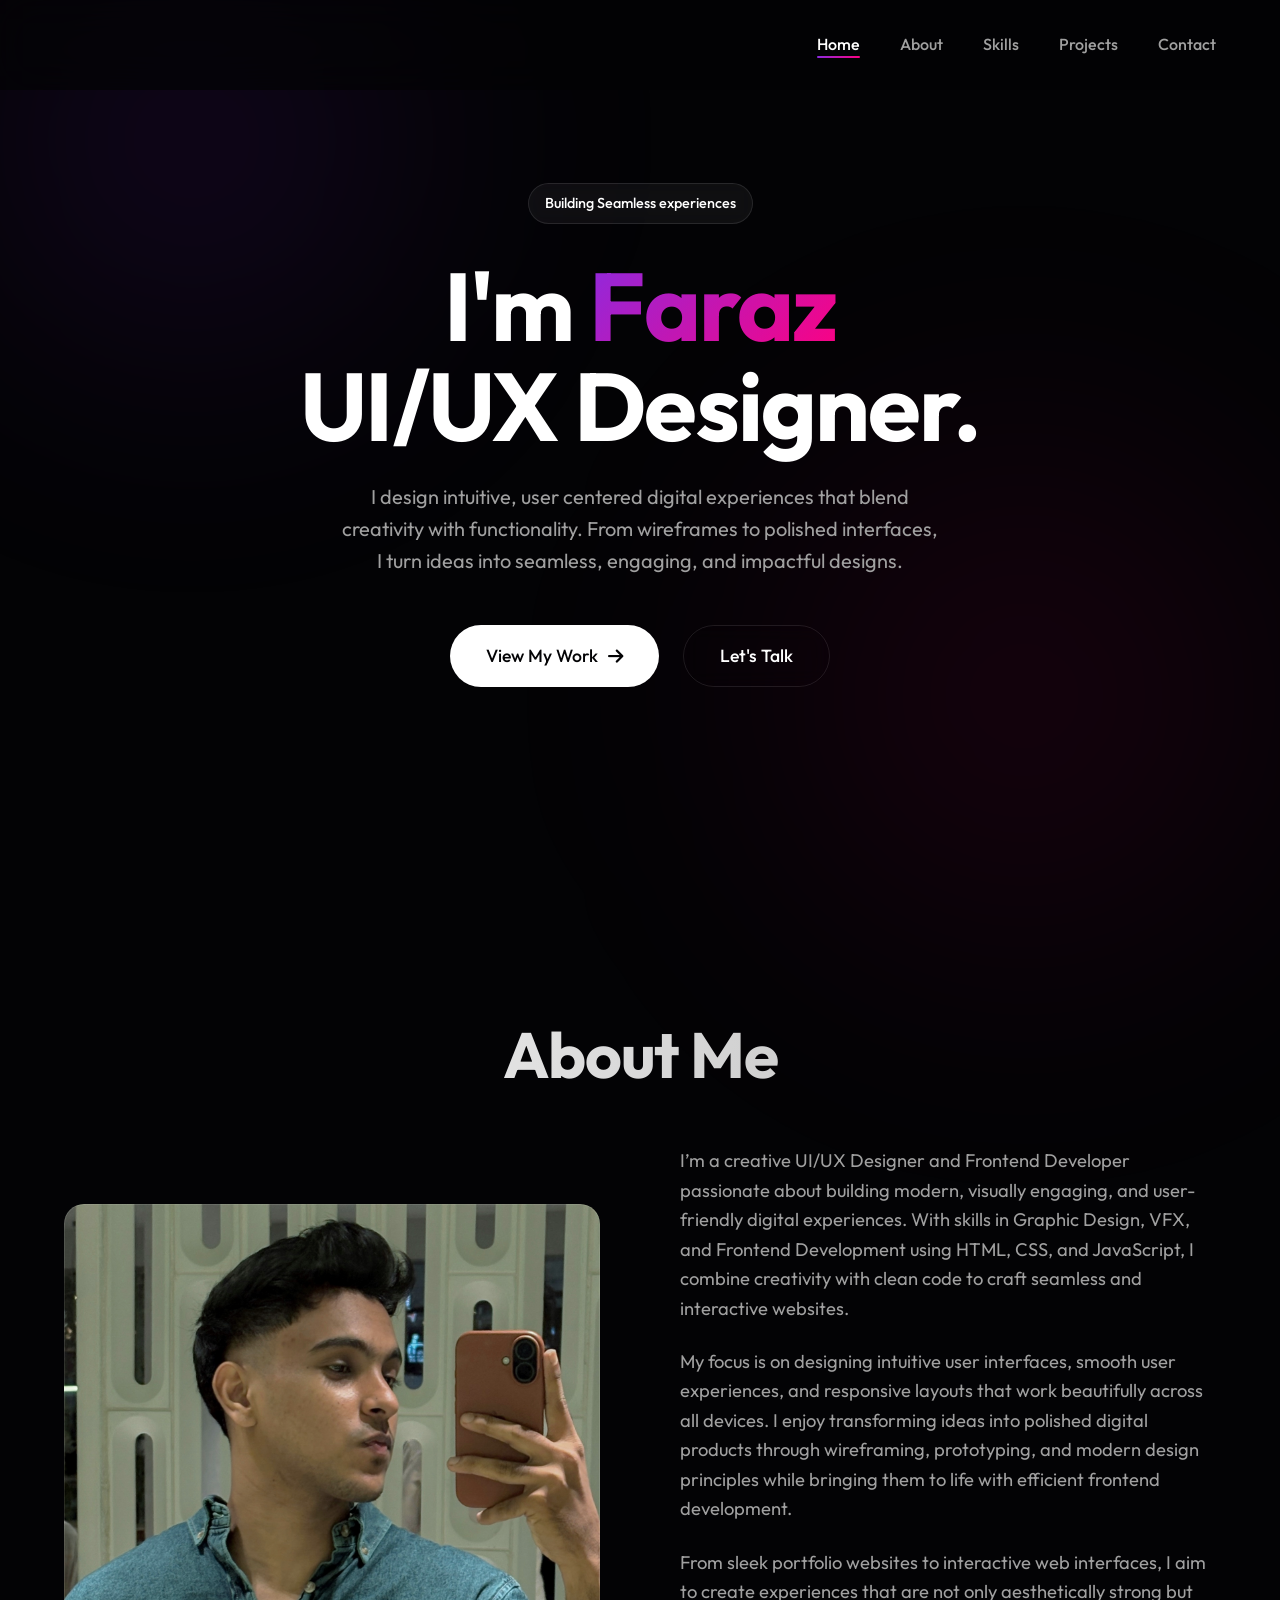
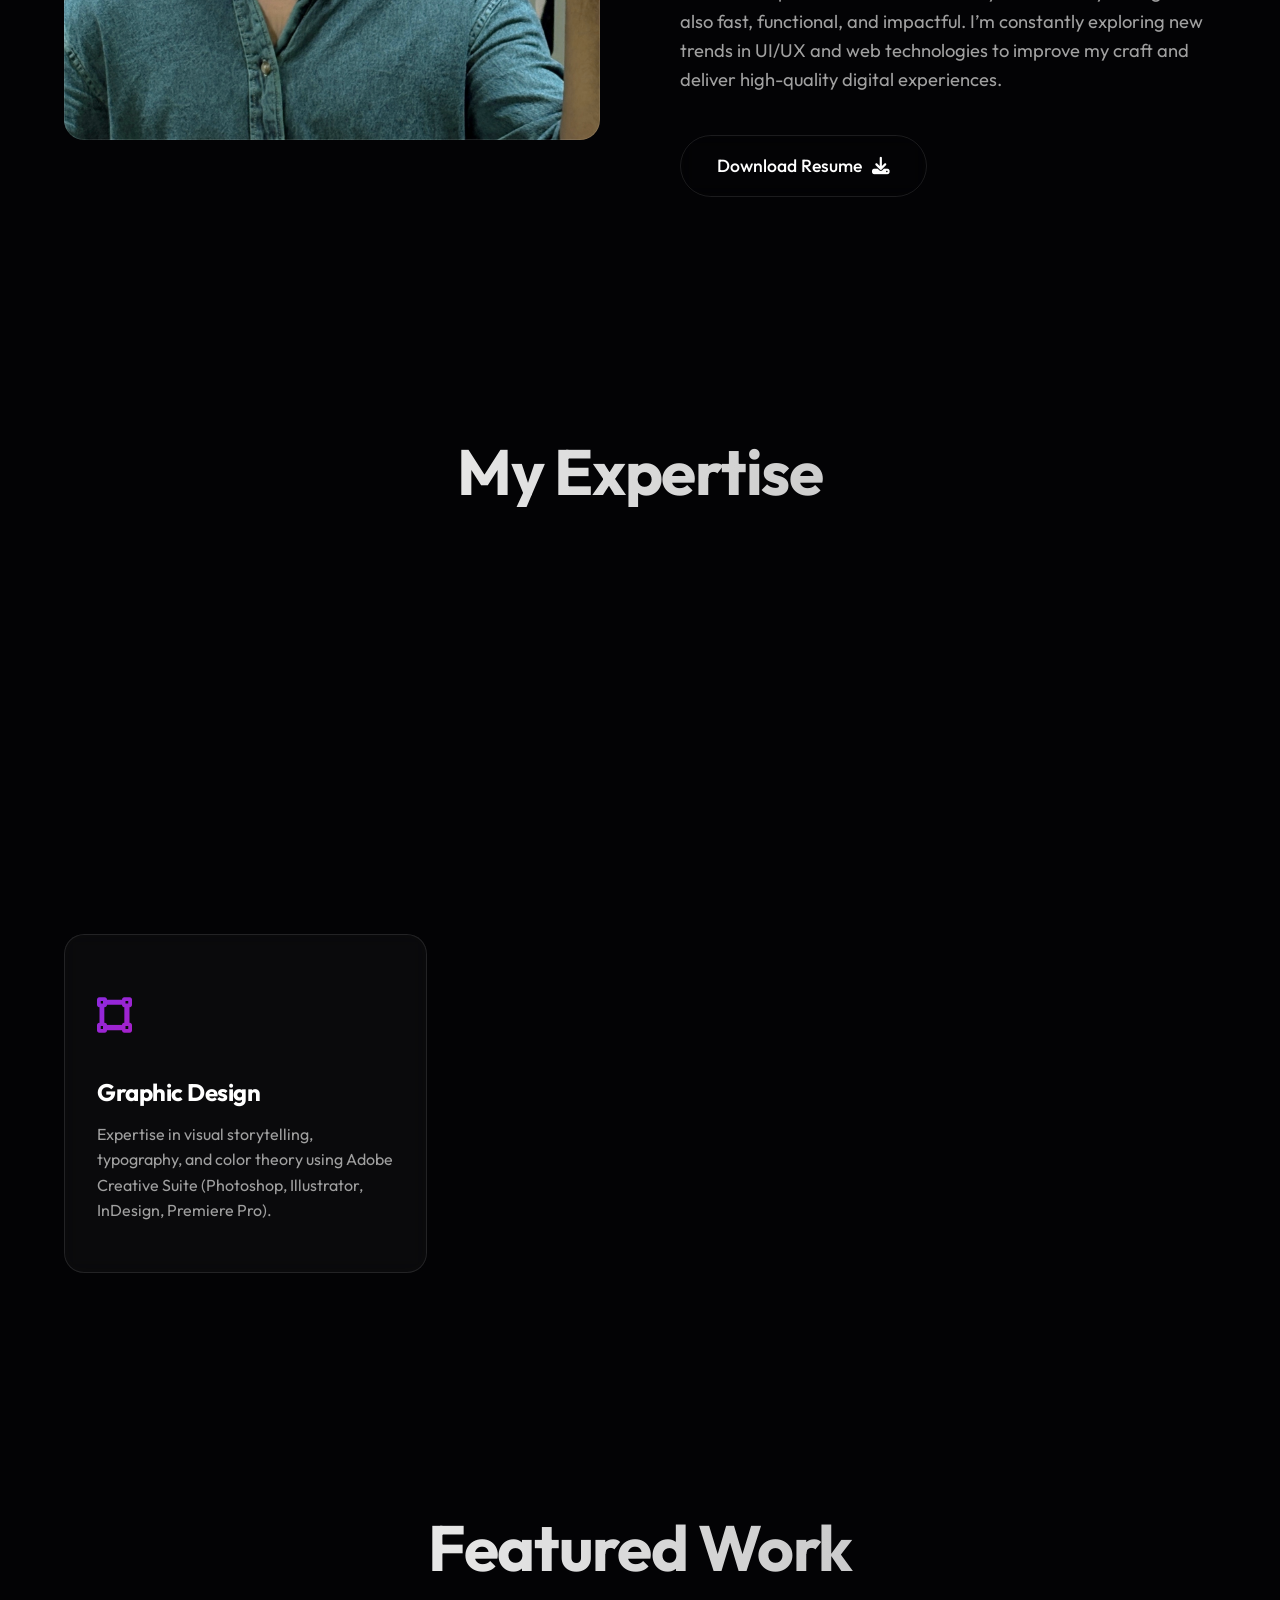
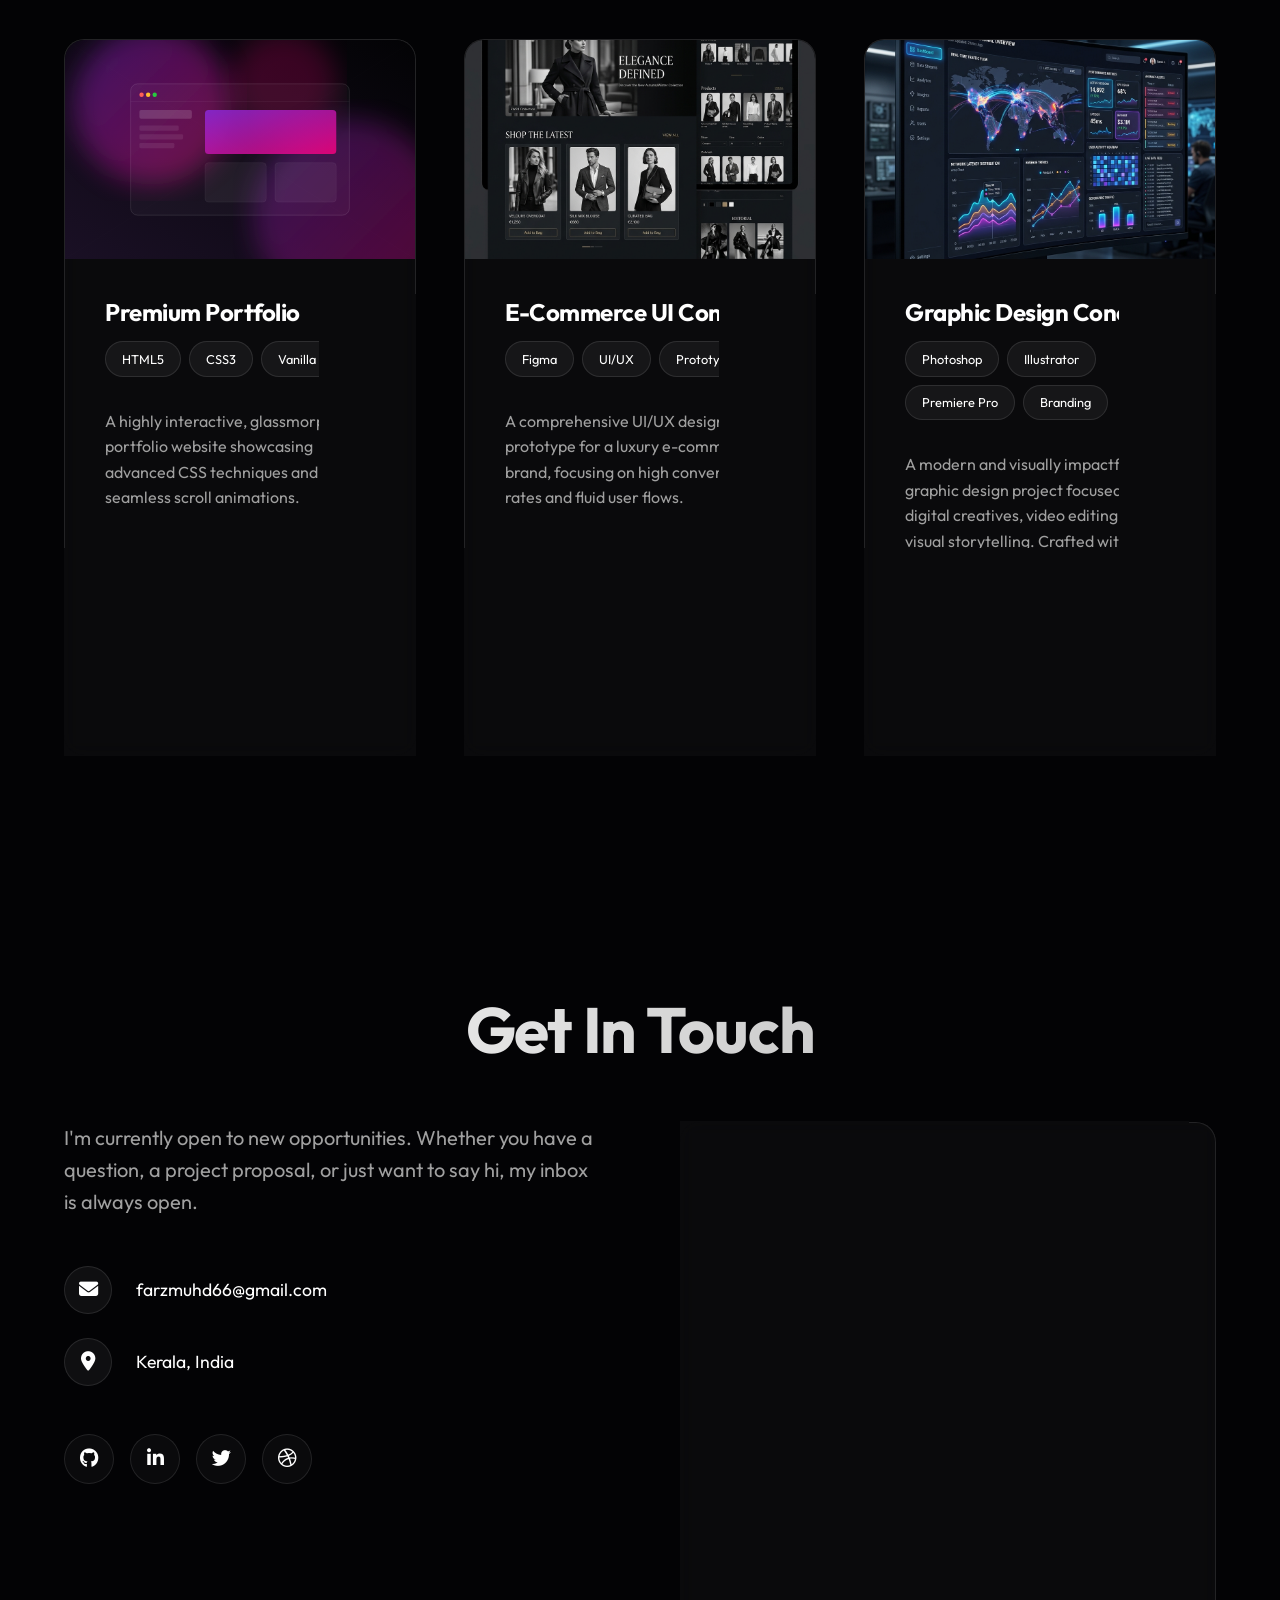
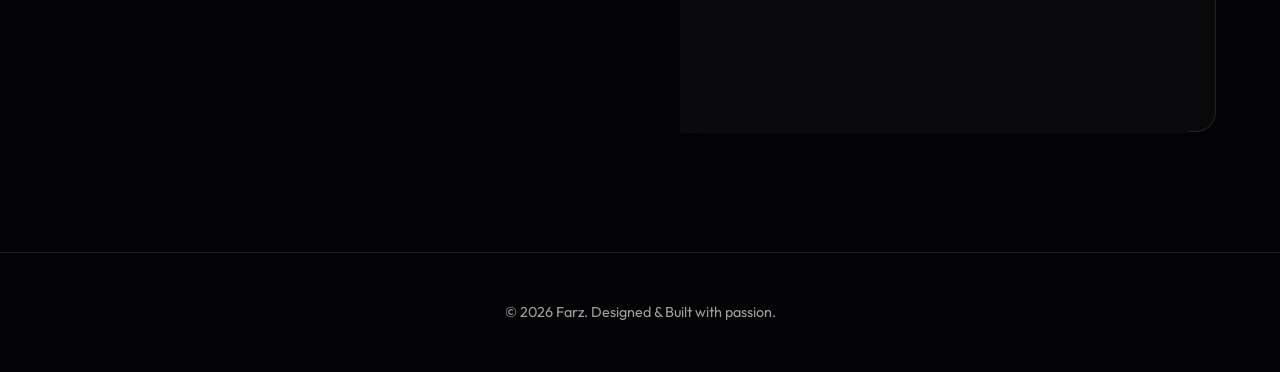
==== index.html @ f2f30e25 "final changes" ====
<!DOCTYPE html>
<html lang="en">

<head>
  <meta charset="UTF-8">
  <title>Farz | Premium Portfolio</title>
  <meta name="viewport" content="width=device-width, initial-scale=1">

  <!-- Font -->
  <link href="https://fonts.googleapis.com/css2?family=Outfit:wght@300;400;500;600;700;800&display=swap" rel="stylesheet">

  <!-- Icons -->
  <link rel="stylesheet" href="https://cdnjs.cloudflare.com/ajax/libs/font-awesome/6.4.0/css/all.min.css">

  <!-- Custom CSS -->
  <link rel="stylesheet" href="style.css">
</head>

<body>

  <!-- Ambient Glow Effect -->
  <div class="bg-glow"></div>
  <div class="bg-glow-2"></div>

  <!-- Navbar -->
  <nav class="navbar" id="navbar">
    <div class="container">
      <a href="#home" class="nav-logo"><span class="text-accent"></span></a>

      <button class="menu-btn" id="menuBtn">
        <i class="fas fa-bars"></i>
      </button>

      <ul class="nav-links" id="navLinks">
        <li><a href="#home" class="nav-item">Home</a></li>
        <li><a href="#about" class="nav-item">About</a></li>
        <li><a href="#skills" class="nav-item">Skills</a></li>
        <li><a href="#projects" class="nav-item">Projects</a></li>
        <li><a href="#contact" class="nav-item">Contact</a></li>
      </ul>
    </div>
  </nav>

  <!-- Hero Section -->
  <section id="home" class="section">
    <div class="container">
      <div class="hero-content reveal active">
        <span class="hero-subtitle">Building Seamless experiences</span>
        <h1 class="hero-title">I'm <span class="text-accent">Faraz</span><br>UI/UX Designer.</h1>
        <p class="hero-desc">I design intuitive, user centered digital experiences that blend creativity with functionality.
From wireframes to polished interfaces, I turn ideas into seamless, engaging, and impactful designs.</p>

        <div class="hero-buttons">
          <a href="#projects" class="btn btn-primary">View My Work <i class="fas fa-arrow-right"></i></a>
          <a href="#contact" class="btn btn-outline">Let's Talk</a>
        </div>
      </div>
    </div>
  </section>

  <!-- About Section -->
  <section id="about" class="section">
    <div class="container reveal">
      <h2>About Me</h2>
      <div class="about-grid">
        <div class="about-img-wrapper reveal delay-1">
          <img src="farz.jpeg" alt="Farz" class="about-img">
        </div>
        <div class="about-text reveal delay-2">
          <p>I’m a creative UI/UX Designer and Frontend Developer passionate about building modern, visually engaging, and user-friendly digital experiences. With skills in Graphic Design, VFX, and Frontend Development using HTML, CSS, and JavaScript, I combine creativity with clean code to craft seamless and interactive websites.</p>
          <p>My focus is on designing intuitive user interfaces, smooth user experiences, and responsive layouts that work beautifully across all devices. I enjoy transforming ideas into polished digital products through wireframing, prototyping, and modern design principles while bringing them to life with efficient frontend development.</p>
          <p>From sleek portfolio websites to interactive web interfaces, I aim to create experiences that are not only aesthetically strong but also fast, functional, and impactful. I’m constantly exploring new trends in UI/UX and web technologies to improve my craft and deliver high-quality digital experiences.</p>

          <div style="margin-top: 2.5rem;">
            <a href="#" class="btn btn-outline">Download Resume <i class="fas fa-download"></i></a>
          </div>
        </div>
      </div>
    </div>
  </section>

  <!-- Skills Section -->
  <section id="skills" class="section">
    <div class="container reveal">
      <h2>My Expertise</h2>

      <div class="skills-grid">
        <!-- Skill 1 -->
        <div class="skill-card premium-card reveal delay-1">
          <div class="card-content">
            <div class="skill-icon text-accent">
              <i class="fas fa-code"></i>
            </div>
            <h4>Frontend Engineering</h4>
            <p>Architecting responsive, accessible, and highly performant web applications using modern HTML5, CSS3,
              JavaScript (ES6+), and modern frameworks.</p>
          </div>
        </div>

        <!-- Skill 2 -->
        <div class="skill-card premium-card reveal delay-2">
          <div class="card-content">
            <div class="skill-icon text-accent">
              <i class="fas fa-pen-nib"></i>
            </div>
            <h4>UI/UX Design</h4>
            <p>Crafting intuitive and aesthetically pleasing user journeys. Translating complex requirements into elegant,
              user-centric interfaces.</p>
          </div>
        </div>

        <!-- Skill 3 -->
        <div class="skill-card premium-card reveal delay-3">
          <div class="card-content">
            <div class="skill-icon text-accent">
              <i class="fas fa-magic"></i>
            </div>
            <h4>VFX & Animation</h4>
            <p>Enhancing digital experiences with micro-interactions, complex CSS animations, and visual effects to create
              engaging web environments.</p>
          </div>
        </div>

        <!-- Skill 4 -->
        <div class="skill-card premium-card reveal delay-1">
          <div class="card-content">
            <div class="skill-icon text-accent">
              <i class="fas fa-vector-square"></i>
            </div>
            <h4>Graphic Design</h4>
            <p>Expertise in visual storytelling, typography, and color theory using Adobe Creative Suite (Photoshop,
              Illustrator, InDesign, Premiere Pro).</p>
          </div>
        </div>
      </div>
    </div>
  </section>

  <!-- Projects Section -->
  <section id="projects" class="section">
    <div class="container reveal">
      <h2>Featured Work</h2>

      <div class="projects-grid">
        <!-- Project 1 -->
        <div class="project-card premium-card reveal delay-1">
          <div class="card-content" style="padding: 0; display: flex; flex-direction: column; height: 100%;">
            <div class="project-img-container">
              <img src="portfolio.svg" alt="Project 1" class="project-img">
            </div>
            <div class="project-content">
              <h3 class="project-title">Premium Portfolio</h3>
              <div class="project-tags">
                <span>HTML5</span>
                <span>CSS3</span>
                <span>Vanilla JS</span>
              </div>
              <p class="project-desc">A highly interactive, glassmorphic portfolio website showcasing advanced CSS
                techniques and seamless scroll animations.</p>
              <a href="#" class="project-link">View Project <i class="fas fa-arrow-right"></i></a>
            </div>
          </div>
        </div>

        <!-- Project 2 -->
        <div class="project-card premium-card reveal delay-2">
          <div class="card-content" style="padding: 0; display: flex; flex-direction: column; height: 100%;">
            <div class="project-img-container">
              <img src="project2.png" alt="Project 2" class="project-img">
            </div>
            <div class="project-content">
              <h3 class="project-title">E-Commerce UI Concept</h3>
              <div class="project-tags">
                <span>Figma</span>
                <span>UI/UX</span>
                <span>Prototyping</span>
              </div>
              <p class="project-desc">A comprehensive UI/UX design prototype for a luxury e-commerce brand, focusing on
                high conversion rates and fluid user flows.</p>
              <a href="#" class="project-link">View Design <i class="fas fa-arrow-right"></i></a>
            </div>
          </div>
        </div>

        <!-- Project 3 -->
        <div class="project-card premium-card reveal delay-3">
          <div class="card-content" style="padding: 0; display: flex; flex-direction: column; height: 100%;">
            <div class="project-img-container">
              <img src="project3.png" alt="Project 3" class="project-img">
            </div>
            <div class="project-content">
              <h3 class="project-title">Graphic Design Concept</h3>
              <div class="project-tags">
                <span>Photoshop</span>
                <span>Illustrator</span>
                <span>Premiere Pro</span>
                <span>Branding</span>
              </div>
              <p class="project-desc">A modern and visually impactful graphic design project focused on digital creatives, video editing, and visual storytelling. Crafted with strong typography, cinematic editing, and creative compositions to deliver engaging and memorable visual experiences.</p>
              <a href="#" class="project-link">View App <i class="fas fa-arrow-right"></i></a>
            </div>
          </div>
        </div>
      </div>
    </div>
  </section>

  <!-- Contact Section -->
  <section id="contact" class="section">
    <div class="container reveal">
      <h2>Get In Touch</h2>

      <div class="contact-container">
        <div class="contact-info reveal delay-1">
          <p>I'm currently open to new opportunities. Whether you have a question, a project proposal, or just want to
            say hi, my inbox is always open.</p>

          <div class="contact-details">
            <div class="contact-item">
              <i class="fas fa-envelope"></i>
              <span>farzmuhd66@gmail.com</span>
            </div>
            <div class="contact-item">
              <i class="fas fa-map-marker-alt"></i>
              <span>Kerala, India</span>
            </div>
          </div>

          <div class="social-links">
            <a href="#" aria-label="GitHub"><i class="fab fa-github"></i></a>
            <a href="#" aria-label="LinkedIn"><i class="fab fa-linkedin-in"></i></a>
            <a href="#" aria-label="Twitter"><i class="fab fa-twitter"></i></a>
            <a href="#" aria-label="Dribbble"><i class="fab fa-dribbble"></i></a>
          </div>
        </div>

        <form class="contact-form premium-card reveal delay-2" id="contactForm">
          <div class="card-content">
            <div class="form-group">
              <input type="text" class="form-control" placeholder="Your Name" required>
            </div>
            <div class="form-group">
              <input type="email" class="form-control" placeholder="Your Email" required>
            </div>
            <div class="form-group">
              <input type="text" class="form-control" placeholder="Subject" required>
            </div>
            <div class="form-group">
              <textarea class="form-control" placeholder="Your Message" required></textarea>
            </div>
            <button type="submit" class="btn btn-primary">Send Message <i class="fas fa-paper-plane"></i></button>
            <p id="msg" style="margin-top: 15px; color: var(--text-main); font-weight: 500;"></p>
          </div>
        </form>
      </div>
    </div>
  </section>

  <!-- Footer -->
  <footer>
    <div class="container">
      <p>&copy; 2026 Farz. Designed & Built with passion.</p>
    </div>
  </footer>

  <script src="./script.js"></script>
</body>

</html>
---- style.css ----
@import url('https://fonts.googleapis.com/css2?family=Outfit:wght@300;400;500;600;700;800&display=swap');

:root {
  --bg-color: #030305;
  --bg-surface: rgba(255, 255, 255, 0.03);
  --bg-surface-hover: rgba(255, 255, 255, 0.05);
  --bg-surface-glass: rgba(3, 3, 5, 0.7);
  
  --color-accent-1: #8a2be2;
  --color-accent-2: #ff007f;
  
  --gradient-primary: linear-gradient(135deg, var(--color-accent-1), var(--color-accent-2));
  --gradient-text: linear-gradient(to right, #fff, rgba(255,255,255,0.7));
  
  --text-main: #ffffff;
  --text-muted: #a0a0a0;
  --border-light: rgba(255, 255, 255, 0.1);
  
  --nav-height: 90px;
  --border-radius: 20px;
  --transition: all 0.4s cubic-bezier(0.16, 1, 0.3, 1);
}

html {
  scroll-behavior: smooth;
  scroll-padding-top: 70px;
}

* {
  margin: 0;
  padding: 0;
  box-sizing: border-box;
}

body {
  font-family: 'Outfit', sans-serif;
  background-color: var(--bg-color);
  color: var(--text-main);
  line-height: 1.6;
  overflow-x: hidden;
  -webkit-font-smoothing: antialiased;
}

/* Background Effects */
.bg-glow {
  position: fixed;
  top: -20%;
  left: -10%;
  width: 50vw;
  height: 50vw;
  background: radial-gradient(circle, rgba(138, 43, 226, 0.15) 0%, rgba(3,3,5,0) 70%);
  filter: blur(120px);
  z-index: -1;
  pointer-events: none;
}

.bg-glow-2 {
  position: fixed;
  bottom: -20%;
  right: -10%;
  width: 60vw;
  height: 60vw;
  background: radial-gradient(circle, rgba(255, 0, 127, 0.1) 0%, rgba(3,3,5,0) 70%);
  filter: blur(120px);
  z-index: -1;
  pointer-events: none;
}

/* Typography */
h1, h2, h3, h4, h5 {
  font-weight: 700;
  line-height: 1.1;
  letter-spacing: -0.02em;
}

h2 {
  font-size: clamp(2.5rem, 6vw, 4rem);
  margin-bottom: 3.5rem;
  text-align: center;
  background: var(--gradient-text);
  -webkit-background-clip: text;
  -webkit-text-fill-color: transparent;
}

.text-accent {
  background: var(--gradient-primary);
  -webkit-background-clip: text;
  -webkit-text-fill-color: transparent;
}

/* Layout */
.container {
  width: 90%;
  max-width: 1280px;
  margin: 0 auto;
}

.section {
  padding: 120px 0;
  position: relative;
}

/* Buttons */
.btn {
  display: inline-flex;
  align-items: center;
  justify-content: center;
  padding: 16px 36px;
  border-radius: 100px;
  font-size: 1.1rem;
  font-weight: 500;
  text-decoration: none;
  cursor: pointer;
  transition: var(--transition);
  position: relative;
  overflow: hidden;
  gap: 10px;
}

.btn-primary {
  background: var(--text-main);
  color: var(--bg-color);
  border: none;
}

.btn-primary:hover {
  transform: translateY(-2px);
  box-shadow: 0 10px 30px rgba(255, 255, 255, 0.2);
}

.btn-outline {
  background: transparent;
  color: var(--text-main);
  border: 1px solid var(--border-light);
  backdrop-filter: blur(10px);
}

.btn-outline:hover {
  border-color: var(--text-main);
  transform: translateY(-2px);
}

/* Navbar */
.navbar {
  position: fixed;
  top: 0;
  left: 0;
  width: 100%;
  height: var(--nav-height);
  background: var(--bg-surface-glass);
  backdrop-filter: blur(20px);
  -webkit-backdrop-filter: blur(20px);
  z-index: 1000;
  display: flex;
  align-items: center;
  border-bottom: 1px solid transparent;
  transition: var(--transition);
}

.navbar.scrolled {
  border-bottom: 1px solid var(--border-light);
  height: 70px;
}

.navbar .container {
  display: flex;
  justify-content: space-between;
  align-items: center;
}

.nav-logo {
  font-size: 1.8rem;
  font-weight: 800;
  color: var(--text-main);
  text-decoration: none;
  letter-spacing: -1px;
}

.nav-links {
  display: flex;
  gap: 2.5rem;
  list-style: none;
}

.nav-links a {
  color: var(--text-muted);
  text-decoration: none;
  font-weight: 500;
  transition: var(--transition);
  font-size: 1rem;
  position: relative;
}

.nav-links a::after {
  content: '';
  position: absolute;
  width: 0;
  height: 2px;
  bottom: -4px;
  left: 0;
  background: var(--gradient-primary);
  transition: width 0.3s ease-in-out;
  border-radius: 2px;
}

.nav-links a:hover::after,
.nav-links a.active::after {
  width: 100%;
}

.nav-links a:hover,
.nav-links a.active {
  color: var(--text-main);
}

.menu-btn {
  display: none;
  background: none;
  border: none;
  color: var(--text-main);
  font-size: 1.5rem;
  cursor: pointer;
}

/* Hero Section */
#home {
  min-height: 100vh;
  display: flex;
  align-items: center;
  padding-top: var(--nav-height);
}

.hero-content {
  max-width: 800px;
  margin: 0 auto;
  text-align: center;
}

.hero-subtitle {
  display: inline-block;
  padding: 8px 16px;
  background: rgba(255, 255, 255, 0.05);
  border: 1px solid var(--border-light);
  border-radius: 100px;
  color: var(--text-main);
  font-size: 0.9rem;
  font-weight: 500;
  margin-bottom: 2rem;
  backdrop-filter: blur(10px);
}

.hero-title {
  font-size: clamp(3.5rem, 8vw, 6rem);
  margin-bottom: 1.5rem;
  line-height: 1.05;
}

.hero-desc {
  color: var(--text-muted);
  font-size: 1.25rem;
  margin: 0 auto 3rem auto;
  max-width: 600px;
}

.hero-buttons {
  display: flex;
  gap: 1.5rem;
  justify-content: center;
}

/* Premium Card Effects */
.premium-card {
  background: var(--bg-surface);
  border: 1px solid var(--border-light);
  border-radius: var(--border-radius);
  transition: var(--transition);
  position: relative;
  overflow: hidden;
  backdrop-filter: blur(10px);
}

.premium-card::before {
  content: '';
  position: absolute;
  top: 0; left: 0; right: 0; bottom: 0;
  background: radial-gradient(800px circle at var(--mouse-x) var(--mouse-y), rgba(255, 255, 255, 0.06), transparent 40%);
  z-index: 0;
  opacity: 0;
  transition: opacity 0.3s;
  pointer-events: none;
}

.premium-card:hover::before {
  opacity: 1;
}

.card-content {
  position: relative;
  z-index: 1;
}

/* About Section */
.about-grid {
  display: grid;
  grid-template-columns: 1fr 1fr;
  gap: 5rem;
  align-items: center;
}

.about-img-wrapper {
  position: relative;
  border-radius: var(--border-radius);
  overflow: hidden;
}

.about-img-wrapper::after {
  content: '';
  position: absolute;
  inset: 0;
  border-radius: var(--border-radius);
  border: 1px solid rgba(255, 255, 255, 0.1);
  pointer-events: none;
}

.about-img {
  width: 100%;
  display: block;
  transform: scale(1.05);
  transition: transform 0.8s cubic-bezier(0.16, 1, 0.3, 1);
  filter: grayscale(20%);
}

.about-img-wrapper:hover .about-img {
  transform: scale(1);
  filter: grayscale(0%);
}

.about-text p {
  color: var(--text-muted);
  font-size: 1.15rem;
  margin-bottom: 1.5rem;
}

/* Skills Section */
.skills-grid {
  display: grid;
  grid-template-columns: repeat(auto-fit, minmax(280px, 1fr));
  gap: 2rem;
}

.skill-card {
  padding: 3rem 2rem;
}

.skill-icon {
  font-size: 2.5rem;
  margin-bottom: 2rem;
  color: var(--text-main);
}

.skill-card h4 {
  font-size: 1.5rem;
  margin-bottom: 1rem;
}

.skill-card p {
  color: var(--text-muted);
}

/* Projects Section */
.projects-grid {
  display: grid;
  grid-template-columns: repeat(auto-fit, minmax(350px, 1fr));
  gap: 3rem;
}

.project-card {
  display: flex;
  flex-direction: column;
}

.project-img-container {
  width: 100%;
  aspect-ratio: 16/10;
  overflow: hidden;
  position: relative;
  border-radius: calc(var(--border-radius) - 2px) calc(var(--border-radius) - 2px) 0 0;
}

.project-img {
  width: 100%;
  height: 100%;
  object-fit: cover;
  transition: transform 0.8s cubic-bezier(0.16, 1, 0.3, 1);
}

.project-card:hover .project-img {
  transform: scale(1.05);
}

.project-content {
  padding: 2.5rem;
  flex: 1;
  display: flex;
  flex-direction: column;
}

.project-title {
  font-size: 1.5rem;
  margin-bottom: 1rem;
}

.project-desc {
  color: var(--text-muted);
  margin-bottom: 2rem;
  flex: 1;
}

.project-tags {
  display: flex;
  flex-wrap: wrap;
  gap: 0.5rem;
  margin-bottom: 2rem;
}

.project-tags span {
  font-size: 0.8rem;
  color: var(--text-main);
  background: rgba(255, 255, 255, 0.05);
  border: 1px solid var(--border-light);
  padding: 0.4rem 1rem;
  border-radius: 100px;
}

.project-link {
  color: var(--text-main);
  text-decoration: none;
  font-weight: 500;
  display: inline-flex;
  align-items: center;
  gap: 0.5rem;
  transition: var(--transition);
  align-self: flex-start;
}

.project-link:hover {
  gap: 0.8rem;
}

/* Contact Section */
.contact-container {
  display: grid;
  grid-template-columns: 1fr 1fr;
  gap: 5rem;
  align-items: start;
}

.contact-info p {
  color: var(--text-muted);
  font-size: 1.25rem;
  margin-bottom: 3rem;
}

.contact-item {
  display: flex;
  align-items: center;
  gap: 1.5rem;
  margin-bottom: 1.5rem;
  font-size: 1.1rem;
}

.contact-item i {
  width: 48px;
  height: 48px;
  background: rgba(255, 255, 255, 0.05);
  border: 1px solid var(--border-light);
  border-radius: 50%;
  display: flex;
  align-items: center;
  justify-content: center;
  font-size: 1.2rem;
}

.social-links {
  display: flex;
  gap: 1rem;
  margin-top: 3rem;
}

.social-links a {
  display: flex;
  align-items: center;
  justify-content: center;
  width: 50px;
  height: 50px;
  border-radius: 50%;
  background: var(--bg-surface);
  border: 1px solid var(--border-light);
  color: var(--text-main);
  text-decoration: none;
  font-size: 1.2rem;
  transition: var(--transition);
}

.social-links a:hover {
  background: var(--text-main);
  color: var(--bg-color);
  transform: translateY(-5px);
}

.contact-form {
  padding: 3rem;
}

.form-group {
  margin-bottom: 1.5rem;
}

.form-control {
  width: 100%;
  padding: 1.2rem 1.5rem;
  background: rgba(255, 255, 255, 0.02);
  border: 1px solid var(--border-light);
  border-radius: 12px;
  color: var(--text-main);
  font-family: inherit;
  font-size: 1rem;
  transition: var(--transition);
}

.form-control:focus {
  outline: none;
  border-color: var(--text-main);
  background: rgba(255, 255, 255, 0.05);
}

textarea.form-control {
  min-height: 160px;
  resize: vertical;
}

/* Footer */
footer {
  text-align: center;
  padding: 3rem 0;
  border-top: 1px solid var(--border-light);
  color: var(--text-muted);
  font-size: 0.9rem;
}

/* Animations */
.reveal {
  opacity: 0;
  transform: translateY(40px);
  transition: opacity 1s cubic-bezier(0.16, 1, 0.3, 1), transform 1s cubic-bezier(0.16, 1, 0.3, 1);
}

.reveal.active {
  opacity: 1;
  transform: translateY(0);
}

.delay-1 { transition-delay: 0.1s; }
.delay-2 { transition-delay: 0.2s; }
.delay-3 { transition-delay: 0.3s; }

/* Responsive */
@media (max-width: 992px) {
  h2 { font-size: 3rem; }
  .about-grid, .contact-container {
    grid-template-columns: 1fr;
    gap: 4rem;
  }
}

@media (max-width: 768px) {
  .nav-links {
    position: fixed;
    top: 0;
    right: -100%;
    width: 100%;
    height: 100vh;
    background: var(--bg-color);
    flex-direction: column;
    justify-content: center;
    align-items: center;
    transition: right 0.4s ease;
    z-index: 999;
  }
  .nav-links.active { right: 0; }
  .menu-btn {
    display: block;
    z-index: 1000;
  }
  .section { padding: 80px 0; }
  .hero-title { font-size: 3rem; }
  .contact-form { padding: 2rem 1rem; }
}
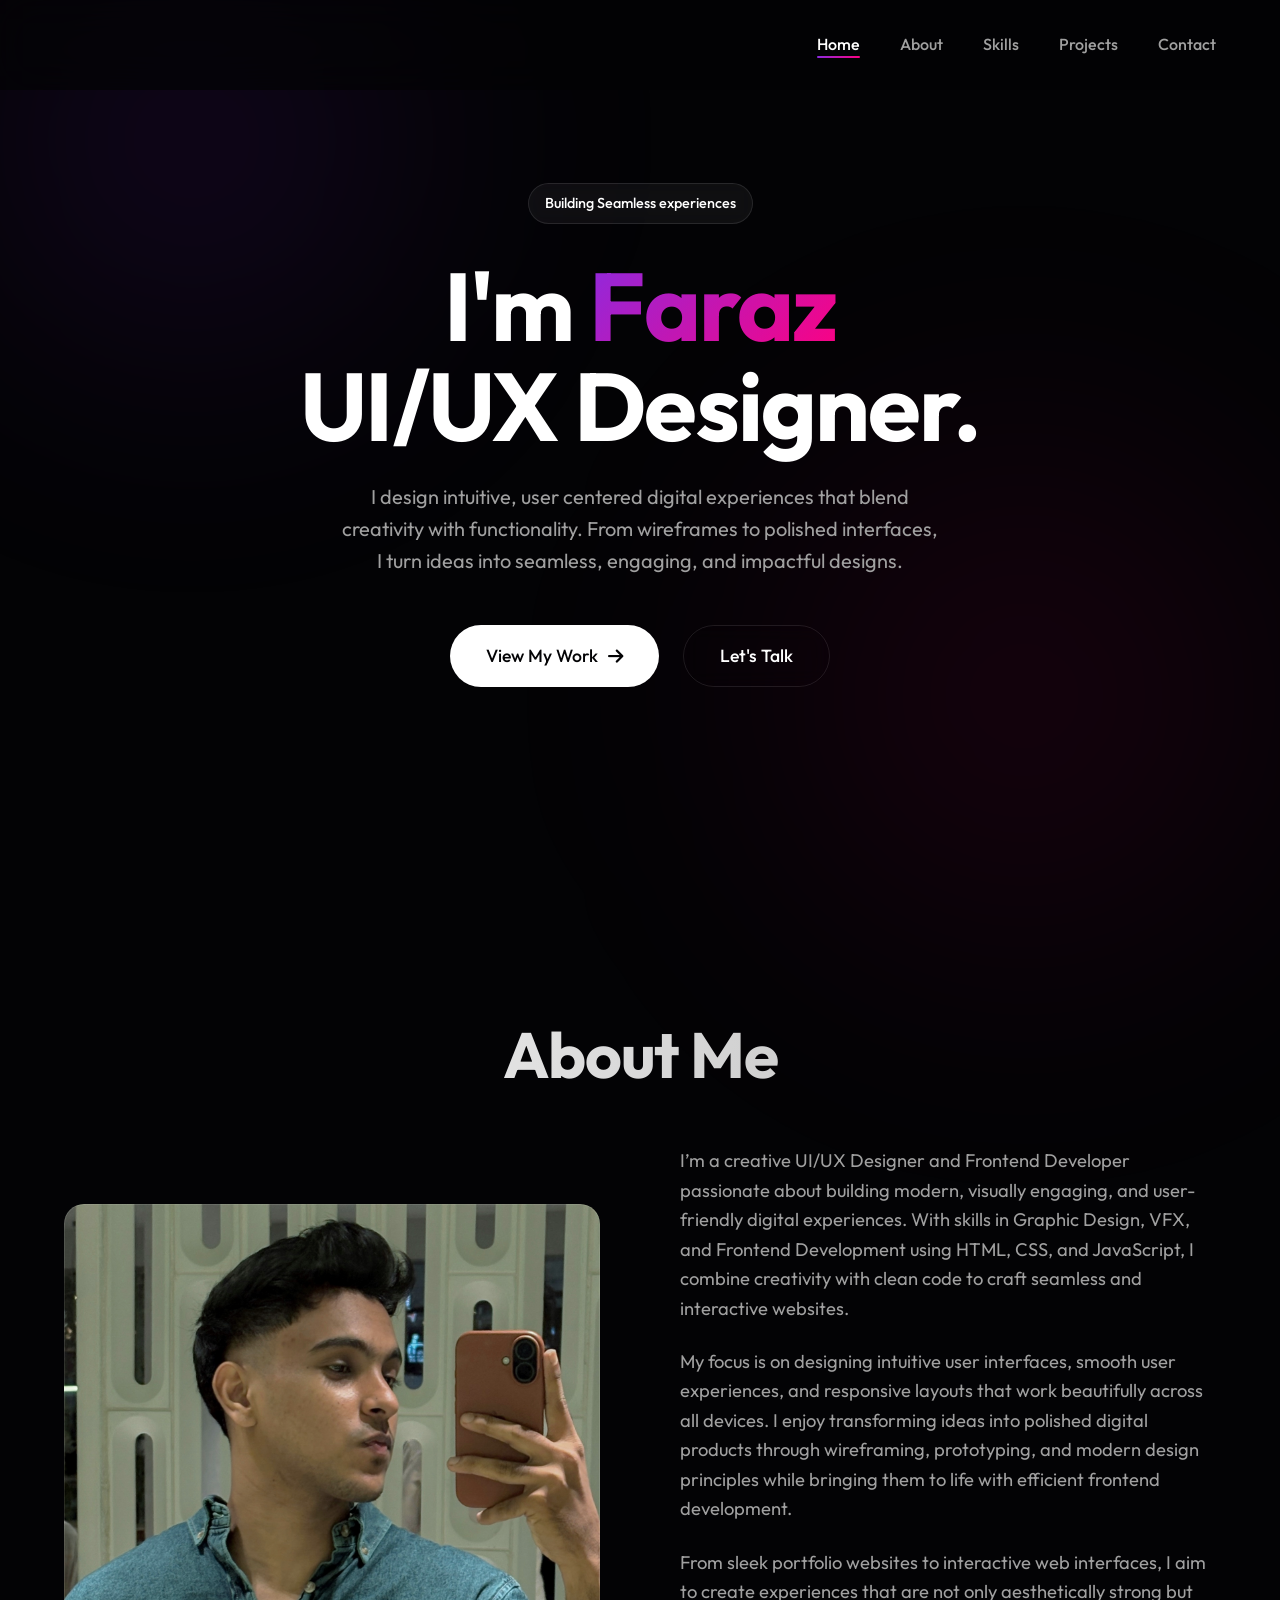
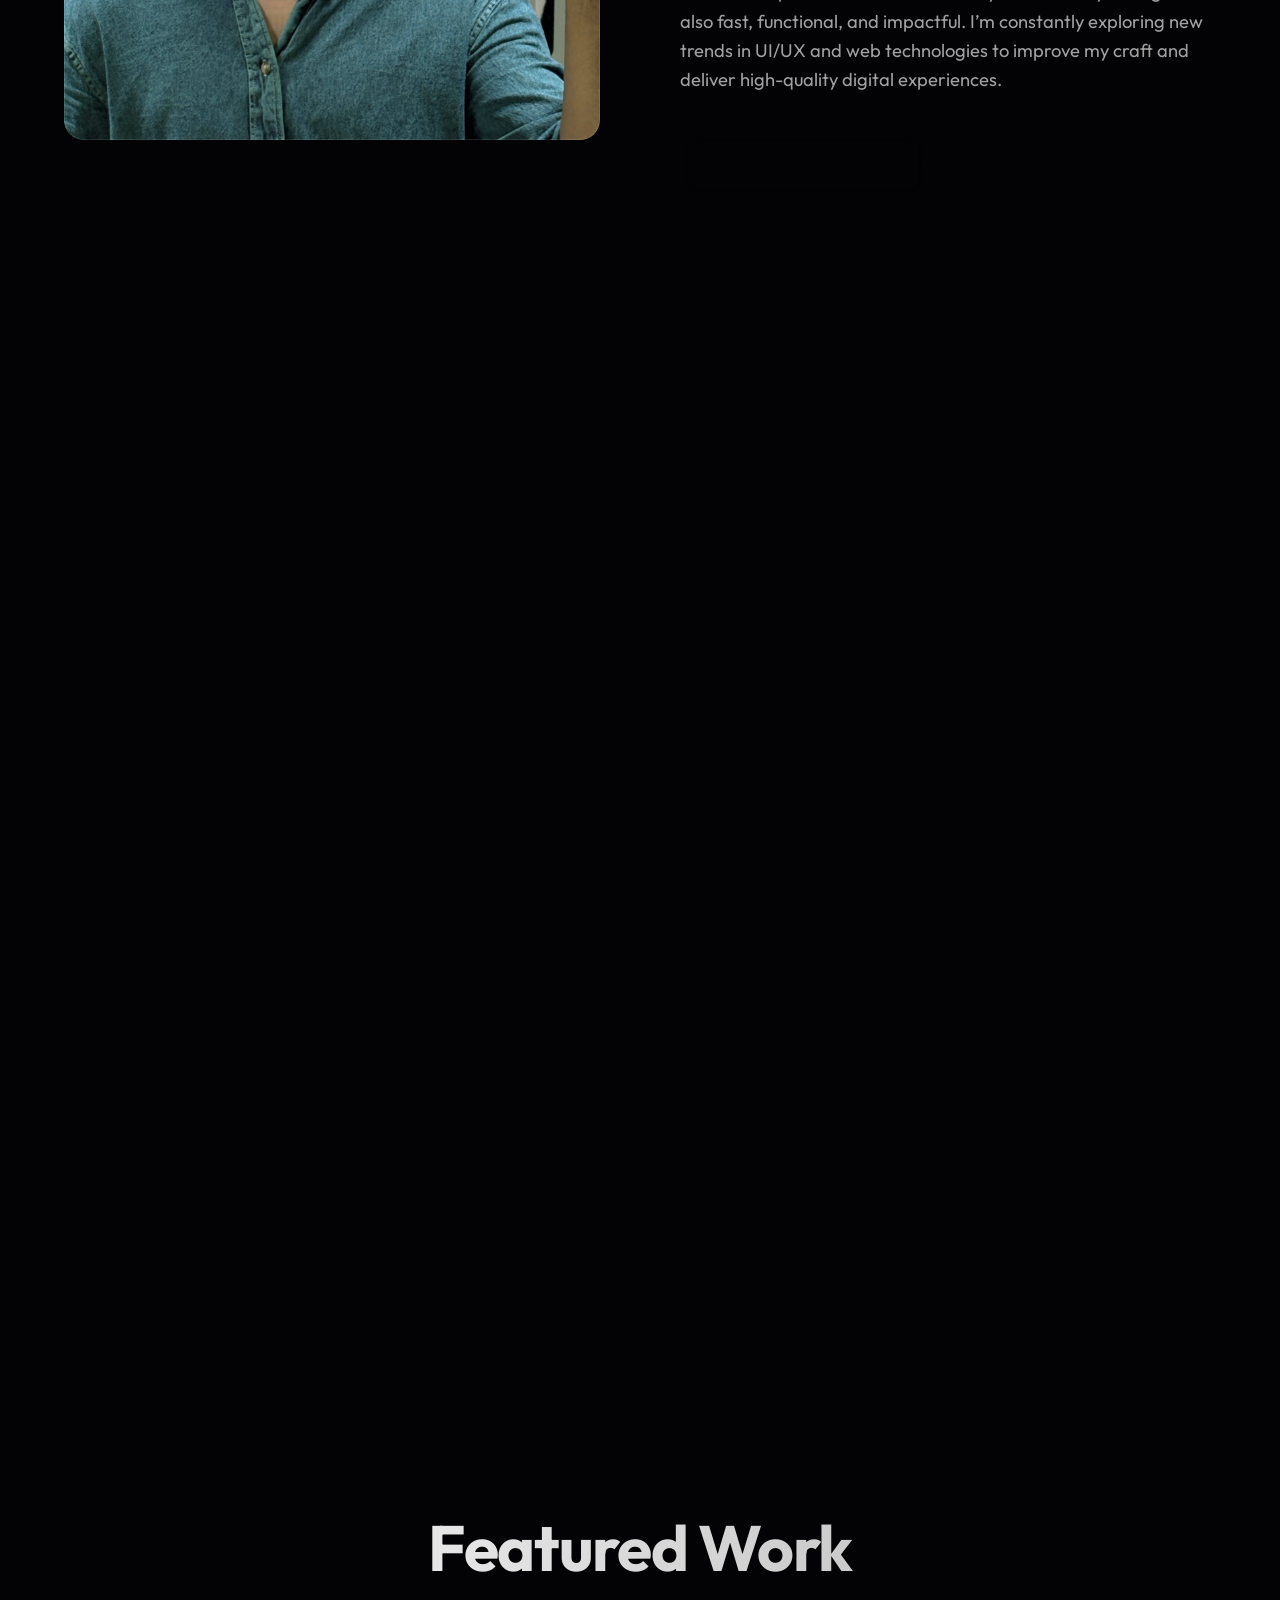
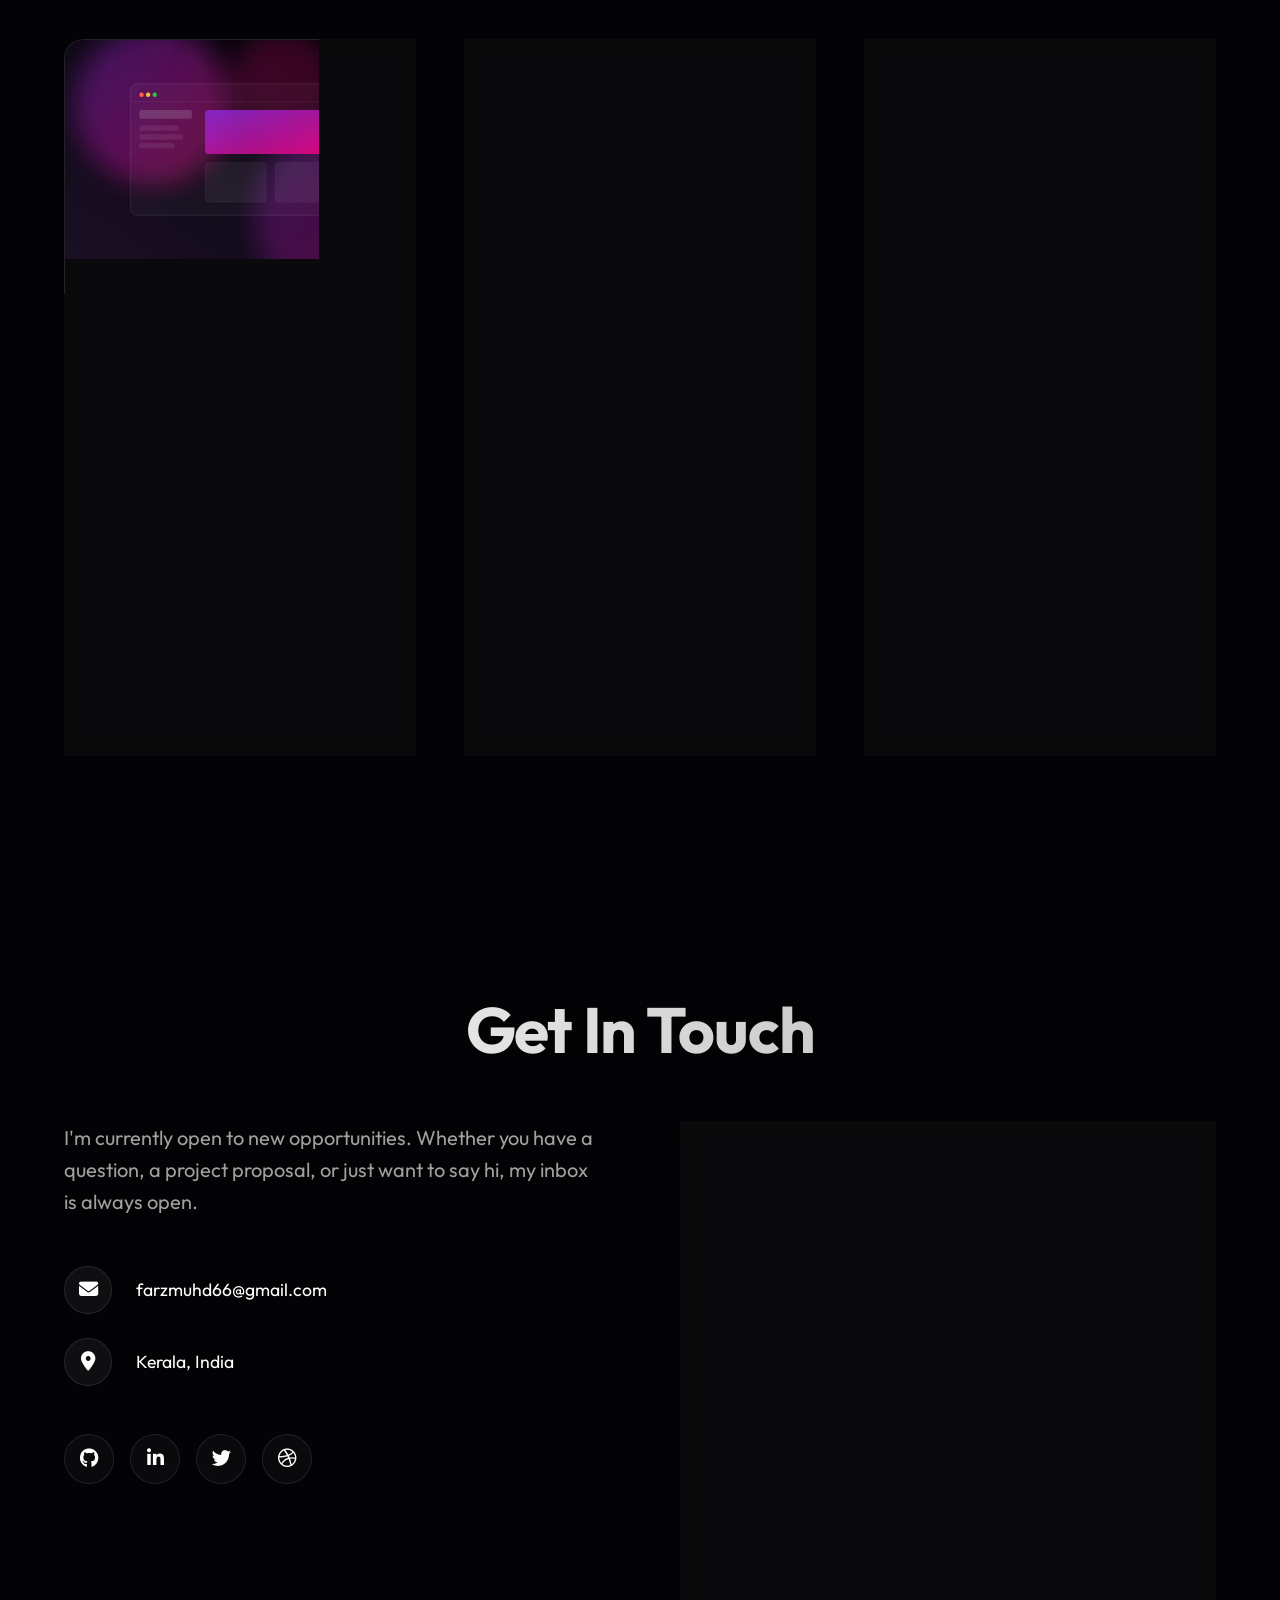
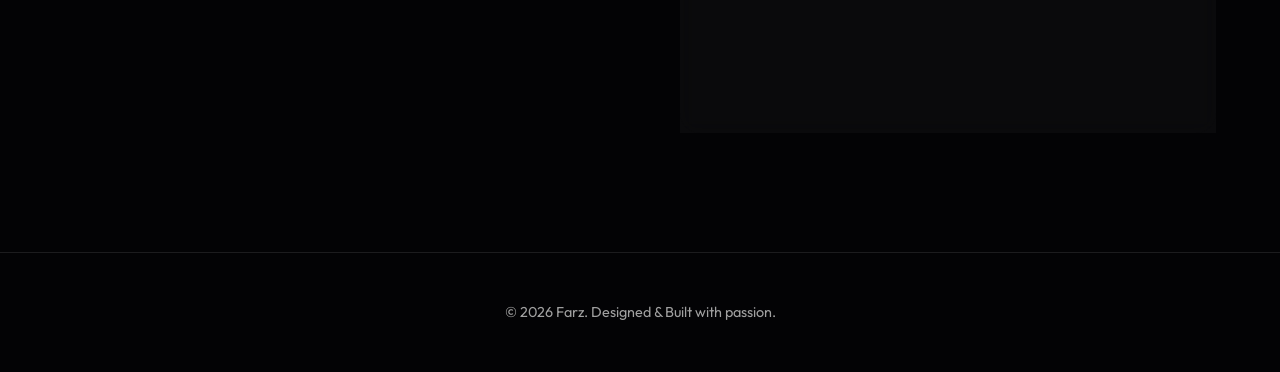
==== commit a99b30d0: "added link" ====
--- a/index.html
+++ b/index.html
@@ -177,7 +177,7 @@
               </div>
               <p class="project-desc">A comprehensive UI/UX design prototype for a luxury e-commerce brand, focusing on
                 high conversion rates and fluid user flows.</p>
-              <a href="#" class="project-link">View Design <i class="fas fa-arrow-right"></i></a>
+              <a href="https://farzmhd.github.io/e-commers/" class="project-link">View Design <i class="fas fa-arrow-right"></i></a>
             </div>
           </div>
         </div>
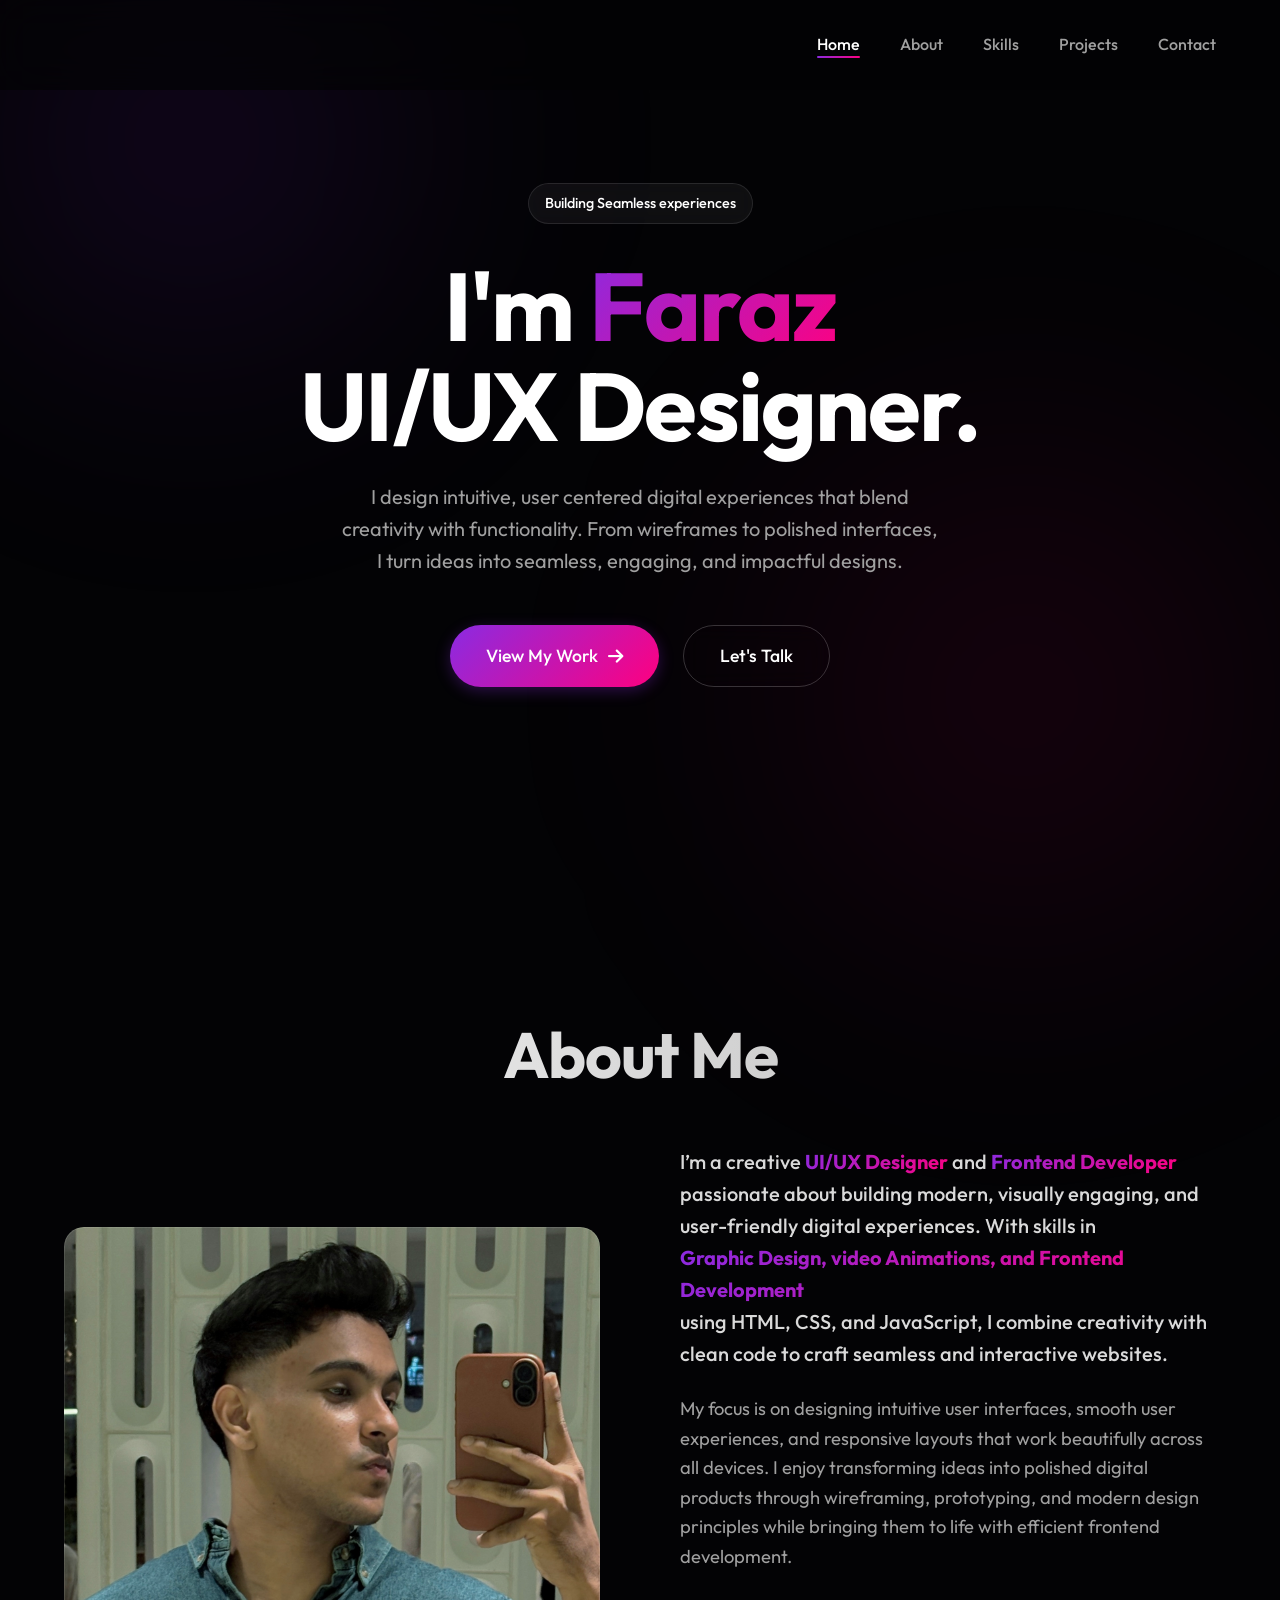
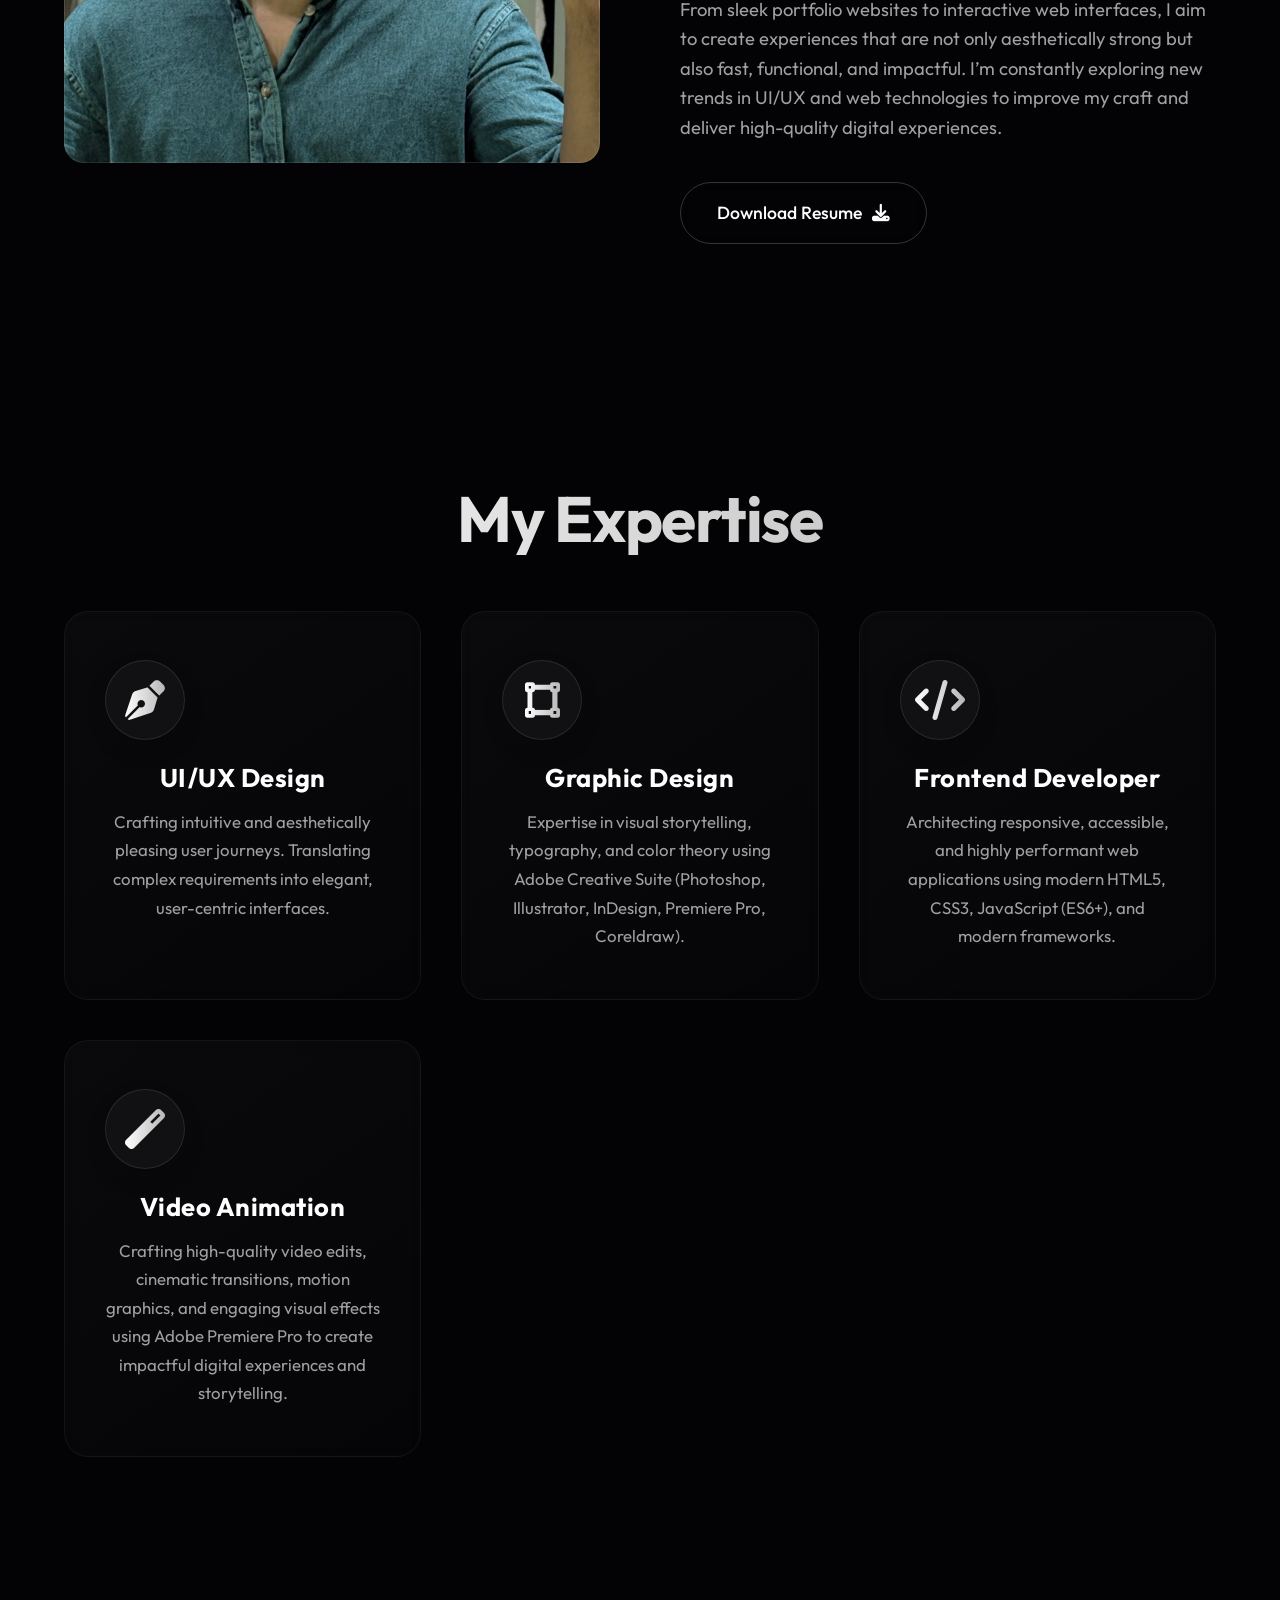
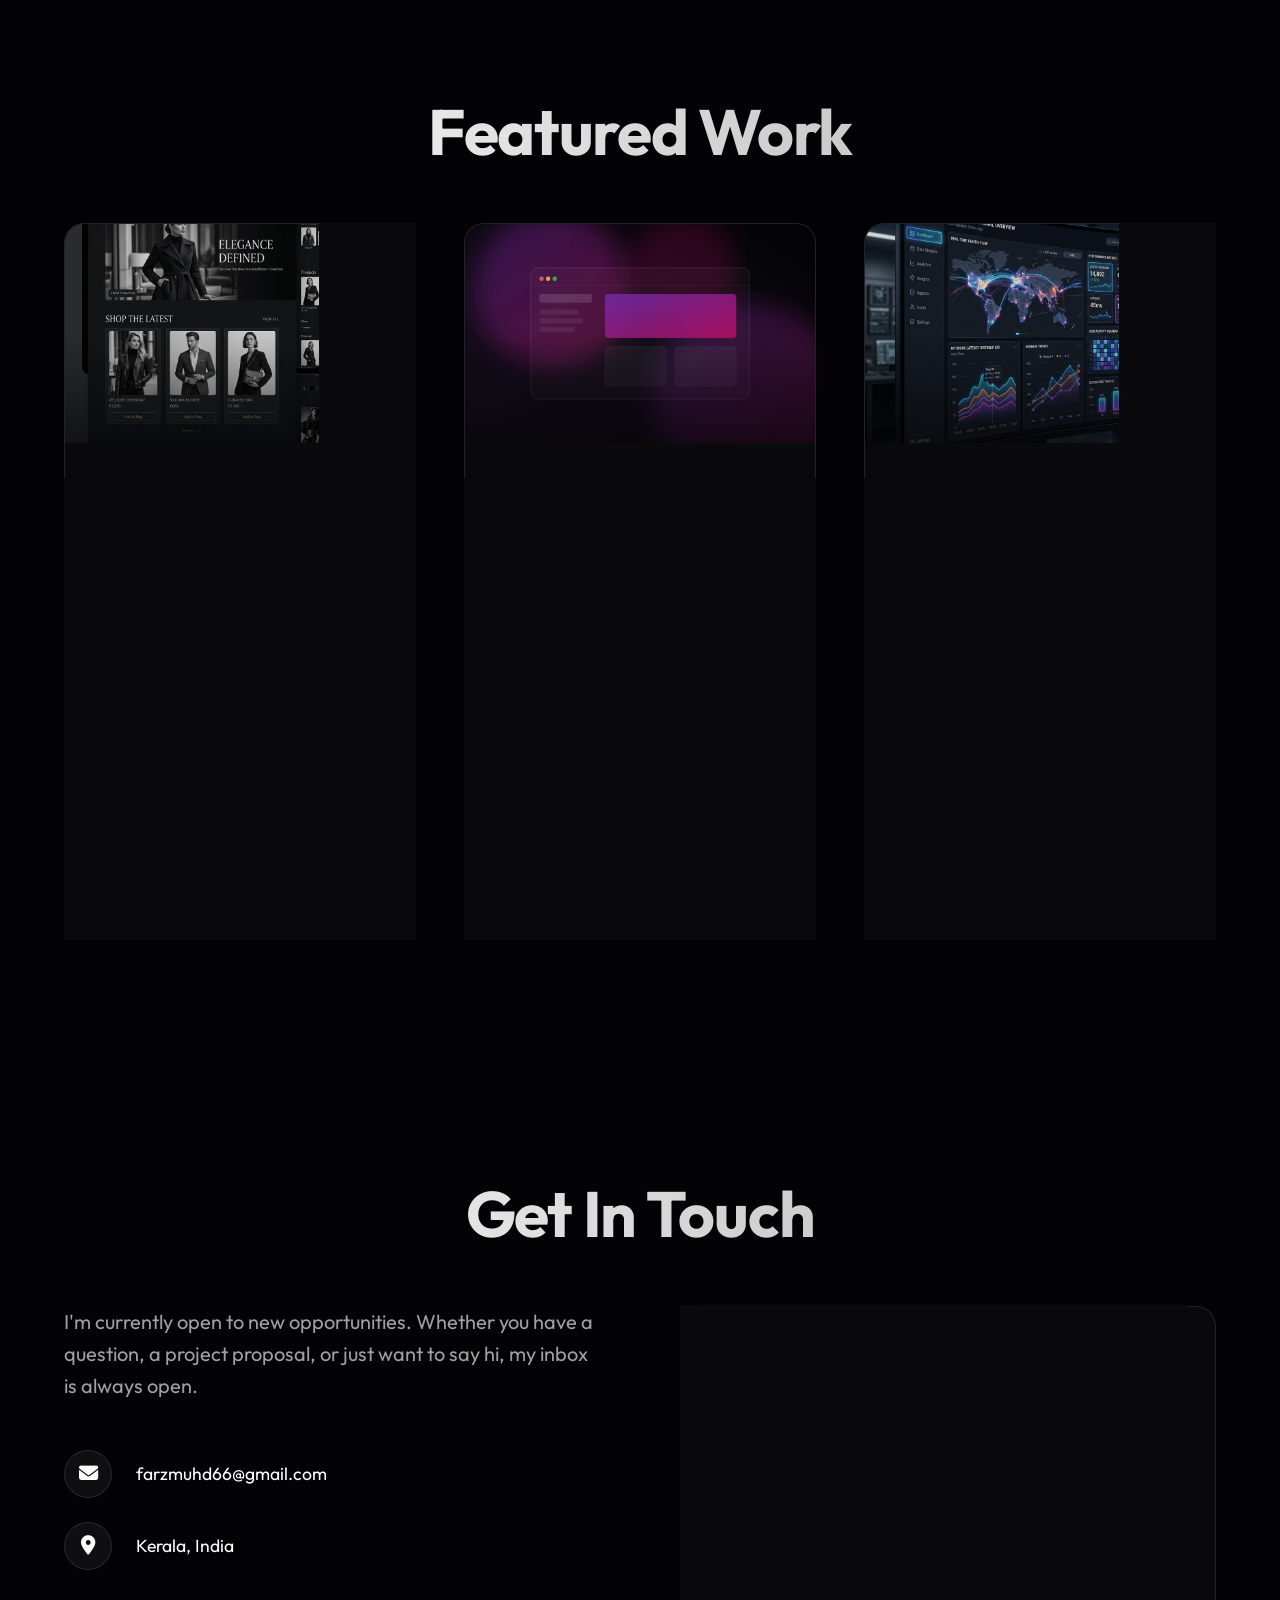
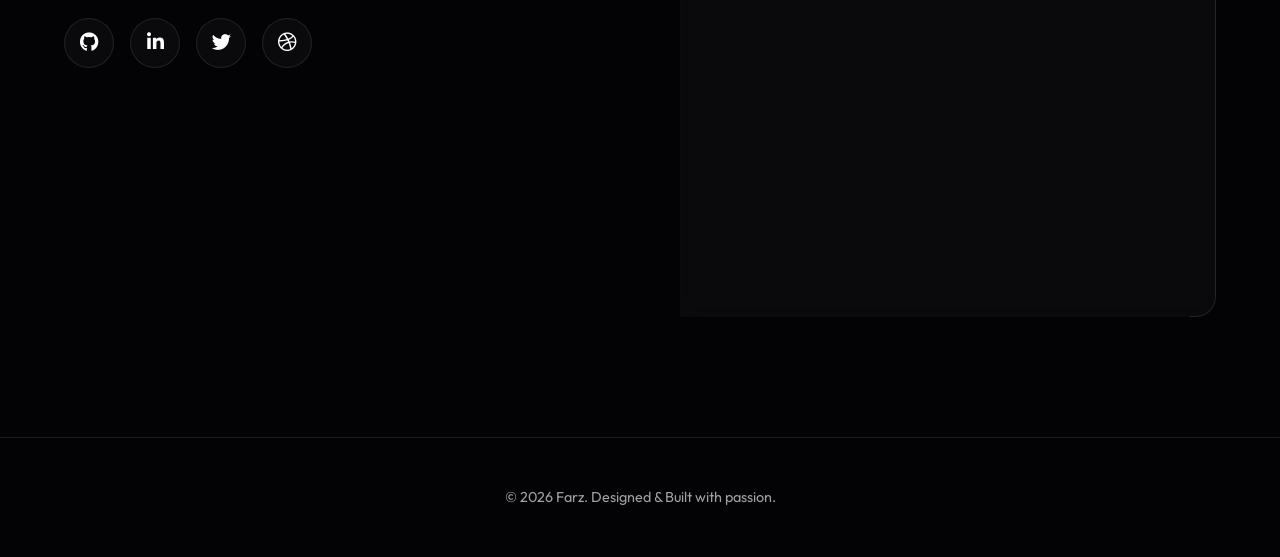
==== commit bf9196e2: "newpro" ====
--- a/index.html
+++ b/index.html
@@ -67,9 +67,11 @@
           <img src="farz.jpeg" alt="Farz" class="about-img">
         </div>
         <div class="about-text reveal delay-2">
-          <p>I’m a creative UI/UX Designer and Frontend Developer passionate about building modern, visually engaging, and user-friendly digital experiences. With skills in Graphic Design, VFX, and Frontend Development using HTML, CSS, and JavaScript, I combine creativity with clean code to craft seamless and interactive websites.</p>
-          <p>My focus is on designing intuitive user interfaces, smooth user experiences, and responsive layouts that work beautifully across all devices. I enjoy transforming ideas into polished digital products through wireframing, prototyping, and modern design principles while bringing them to life with efficient frontend development.</p>
-          <p>From sleek portfolio websites to interactive web interfaces, I aim to create experiences that are not only aesthetically strong but also fast, functional, and impactful. I’m constantly exploring new trends in UI/UX and web technologies to improve my craft and deliver high-quality digital experiences.</p>
+          <div class="about-text-content">
+            <p class="lead">I’m a creative <span class="highlight">UI/UX Designer</span> and <span class="highlight">Frontend Developer</span> passionate about building modern, visually engaging, and user-friendly digital experiences. With skills in <span class="highlight">Graphic Design, video Animations, and Frontend Development</span> using HTML, CSS, and JavaScript, I combine creativity with clean code to craft seamless and interactive websites.</p>
+            <p>My focus is on designing intuitive user interfaces, smooth user experiences, and responsive layouts that work beautifully across all devices. I enjoy transforming ideas into polished digital products through wireframing, prototyping, and modern design principles while bringing them to life with efficient frontend development.</p>
+            <p>From sleek portfolio websites to interactive web interfaces, I aim to create experiences that are not only aesthetically strong but also fast, functional, and impactful. I’m constantly exploring new trends in UI/UX and web technologies to improve my craft and deliver high-quality digital experiences.</p>
+          </div>
 
           <div style="margin-top: 2.5rem;">
             <a href="#" class="btn btn-outline">Download Resume <i class="fas fa-download"></i></a>
@@ -85,19 +87,8 @@
       <h2>My Expertise</h2>
 
       <div class="skills-grid">
-        <!-- Skill 1 -->
-        <div class="skill-card premium-card reveal delay-1">
-          <div class="card-content">
-            <div class="skill-icon text-accent">
-              <i class="fas fa-code"></i>
-            </div>
-            <h4>Frontend Engineering</h4>
-            <p>Architecting responsive, accessible, and highly performant web applications using modern HTML5, CSS3,
-              JavaScript (ES6+), and modern frameworks.</p>
-          </div>
-        </div>
-
-        <!-- Skill 2 -->
+
+         <!-- Skill 1 -->
         <div class="skill-card premium-card reveal delay-2">
           <div class="card-content">
             <div class="skill-icon text-accent">
@@ -108,20 +99,7 @@
               user-centric interfaces.</p>
           </div>
         </div>
-
-        <!-- Skill 3 -->
-        <div class="skill-card premium-card reveal delay-3">
-          <div class="card-content">
-            <div class="skill-icon text-accent">
-              <i class="fas fa-magic"></i>
-            </div>
-            <h4>VFX & Animation</h4>
-            <p>Enhancing digital experiences with micro-interactions, complex CSS animations, and visual effects to create
-              engaging web environments.</p>
-          </div>
-        </div>
-
-        <!-- Skill 4 -->
+          <!-- Skill 2 -->
         <div class="skill-card premium-card reveal delay-1">
           <div class="card-content">
             <div class="skill-icon text-accent">
@@ -129,9 +107,32 @@
             </div>
             <h4>Graphic Design</h4>
             <p>Expertise in visual storytelling, typography, and color theory using Adobe Creative Suite (Photoshop,
-              Illustrator, InDesign, Premiere Pro).</p>
-          </div>
-        </div>
+              Illustrator, InDesign, Premiere Pro, Coreldraw).</p>
+          </div>
+        </div>
+        <!-- Skill 3 -->
+        <div class="skill-card premium-card reveal delay-1">
+          <div class="card-content">
+            <div class="skill-icon text-accent">
+              <i class="fas fa-code"></i>
+            </div>
+            <h4>Frontend Developer</h4>
+            <p>Architecting responsive, accessible, and highly performant web applications using modern HTML5, CSS3,
+              JavaScript (ES6+), and modern frameworks.</p>
+          </div>
+        </div>
+
+        <!-- Skill 4 -->
+        <div class="skill-card premium-card reveal delay-3">
+          <div class="card-content">
+            <div class="skill-icon text-accent">
+              <i class="fas fa-magic"></i>
+            </div>
+            <h4>Video Animation</h4>
+            <p>Crafting high-quality video edits, cinematic transitions, motion graphics, and engaging visual effects using Adobe Premiere Pro to create impactful digital experiences and storytelling.</p>
+          </div>
+        </div>
+
       </div>
     </div>
   </section>
@@ -142,6 +143,28 @@
       <h2>Featured Work</h2>
 
       <div class="projects-grid">
+        
+
+        <!-- Project 2 -->
+        <div class="project-card premium-card reveal delay-2">
+          <div class="card-content" style="padding: 0; display: flex; flex-direction: column; height: 100%;">
+            <div class="project-img-container">
+              <img src="project2.png" alt="Project 2" class="project-img">
+            </div>
+            <div class="project-content">
+              <h3 class="project-title">E-Commerce UI Concept</h3>
+              <div class="project-tags">
+                <span>Figma</span>
+                <span>UI/UX</span>
+                <span>Prototyping</span>
+              </div>
+              <p class="project-desc">A comprehensive UI/UX design prototype for a luxury e-commerce brand, focusing on
+                high conversion rates and fluid user flows.</p>
+              <a href="https://farzmhd.github.io/e-commers/" class="project-link">View Design <i class="fas fa-arrow-right"></i></a>
+            </div>
+          </div>
+        </div>
+
         <!-- Project 1 -->
         <div class="project-card premium-card reveal delay-1">
           <div class="card-content" style="padding: 0; display: flex; flex-direction: column; height: 100%;">
@@ -162,26 +185,6 @@
           </div>
         </div>
 
-        <!-- Project 2 -->
-        <div class="project-card premium-card reveal delay-2">
-          <div class="card-content" style="padding: 0; display: flex; flex-direction: column; height: 100%;">
-            <div class="project-img-container">
-              <img src="project2.png" alt="Project 2" class="project-img">
-            </div>
-            <div class="project-content">
-              <h3 class="project-title">E-Commerce UI Concept</h3>
-              <div class="project-tags">
-                <span>Figma</span>
-                <span>UI/UX</span>
-                <span>Prototyping</span>
-              </div>
-              <p class="project-desc">A comprehensive UI/UX design prototype for a luxury e-commerce brand, focusing on
-                high conversion rates and fluid user flows.</p>
-              <a href="https://farzmhd.github.io/e-commers/" class="project-link">View Design <i class="fas fa-arrow-right"></i></a>
-            </div>
-          </div>
-        </div>
-
         <!-- Project 3 -->
         <div class="project-card premium-card reveal delay-3">
           <div class="card-content" style="padding: 0; display: flex; flex-direction: column; height: 100%;">
--- a/style.css
+++ b/style.css
@@ -111,33 +111,64 @@
   font-weight: 500;
   text-decoration: none;
   cursor: pointer;
-  transition: var(--transition);
+  transition: all 0.4s cubic-bezier(0.23, 1, 0.32, 1);
   position: relative;
   overflow: hidden;
   gap: 10px;
+  z-index: 1;
+}
+
+.btn i {
+  transition: transform 0.4s cubic-bezier(0.23, 1, 0.32, 1);
 }
 
 .btn-primary {
-  background: var(--text-main);
-  color: var(--bg-color);
+  background: var(--gradient-primary);
+  color: #fff;
   border: none;
+  box-shadow: 0 4px 15px rgba(138, 43, 226, 0.3);
+}
+
+.btn-primary::before {
+  content: '';
+  position: absolute;
+  top: 0; left: 0; right: 0; bottom: 0;
+  background: linear-gradient(135deg, var(--color-accent-2), var(--color-accent-1));
+  opacity: 0;
+  z-index: -1;
+  transition: opacity 0.4s ease;
+  border-radius: inherit;
 }
 
 .btn-primary:hover {
-  transform: translateY(-2px);
-  box-shadow: 0 10px 30px rgba(255, 255, 255, 0.2);
+  transform: translateY(-3px);
+  box-shadow: 0 15px 30px rgba(138, 43, 226, 0.5);
+}
+
+.btn-primary:hover::before {
+  opacity: 1;
+}
+
+.btn-primary:hover i {
+  transform: translateX(5px);
 }
 
 .btn-outline {
   background: transparent;
   color: var(--text-main);
-  border: 1px solid var(--border-light);
+  border: 1px solid rgba(255, 255, 255, 0.2);
   backdrop-filter: blur(10px);
 }
 
 .btn-outline:hover {
+  background: rgba(255, 255, 255, 0.05);
   border-color: var(--text-main);
-  transform: translateY(-2px);
+  transform: translateY(-3px);
+  box-shadow: 0 10px 30px rgba(255, 255, 255, 0.1);
+}
+
+.btn-outline:hover i {
+  transform: translateX(5px);
 }
 
 /* Navbar */
@@ -339,32 +370,163 @@
   color: var(--text-muted);
   font-size: 1.15rem;
   margin-bottom: 1.5rem;
+  transition: color 0.4s ease, transform 0.4s ease;
+}
+
+.about-text:hover p {
+  color: rgba(255, 255, 255, 0.3);
+}
+
+.about-text p:hover {
+  color: var(--text-main);
+  transform: translateX(8px);
+}
+
+.about-text p.lead {
+  font-size: 1.25rem;
+  font-weight: 500;
+  color: rgba(255, 255, 255, 0.85);
+}
+
+.about-text p.lead:hover {
+  color: var(--text-main);
+}
+
+.highlight {
+  position: relative;
+  font-weight: 700;
+  color: var(--color-accent-1);
+  background: var(--gradient-primary);
+  -webkit-background-clip: text;
+  -webkit-text-fill-color: transparent;
+  display: inline-block;
+  transition: all 0.3s ease;
+}
+
+.highlight::after {
+  content: '';
+  position: absolute;
+  width: 100%;
+  height: 2px;
+  bottom: -2px;
+  left: 0;
+  background: var(--gradient-primary);
+  transform: scaleX(0);
+  transform-origin: bottom right;
+  transition: transform 0.4s cubic-bezier(0.86, 0, 0.07, 1);
+}
+
+.highlight:hover {
+  transform: translateY(-2px);
+  filter: drop-shadow(0 5px 15px rgba(138, 43, 226, 0.4));
+}
+
+.highlight:hover::after {
+  transform: scaleX(1);
+  transform-origin: bottom left;
 }
 
 /* Skills Section */
 .skills-grid {
   display: grid;
   grid-template-columns: repeat(auto-fit, minmax(280px, 1fr));
-  gap: 2rem;
+  gap: 2.5rem;
 }
 
 .skill-card {
-  padding: 3rem 2rem;
+  padding: 3rem 2.5rem;
+  text-align: center;
+  display: flex;
+  flex-direction: column;
+  align-items: center;
+  border-radius: 24px;
+  background: linear-gradient(145deg, rgba(255,255,255,0.03) 0%, rgba(255,255,255,0.01) 100%);
+  border: 1px solid rgba(255,255,255,0.05);
+  transition: all 0.5s cubic-bezier(0.23, 1, 0.32, 1);
+  position: relative;
+  z-index: 1;
+}
+
+.skill-card::after {
+  content: '';
+  position: absolute;
+  inset: 0;
+  border-radius: 24px;
+  padding: 2px;
+  background: var(--gradient-primary);
+  -webkit-mask: linear-gradient(#fff 0 0) content-box, linear-gradient(#fff 0 0);
+  -webkit-mask-composite: xor;
+  mask-composite: exclude;
+  opacity: 0;
+  transition: opacity 0.5s ease;
+  z-index: -1;
+  pointer-events: none;
+}
+
+.skill-card:hover {
+  transform: translateY(-10px);
+  box-shadow: 0 20px 40px rgba(0,0,0,0.4), 0 0 40px rgba(138, 43, 226, 0.15);
+  background: rgba(255, 255, 255, 0.05);
+}
+
+.skill-card:hover::after {
+  opacity: 1;
 }
 
 .skill-icon {
   font-size: 2.5rem;
-  margin-bottom: 2rem;
-  color: var(--text-main);
+  margin-bottom: 1.5rem;
+  color: var(--text-main);
+  background: rgba(255, 255, 255, 0.03);
+  width: 80px;
+  height: 80px;
+  display: flex;
+  align-items: center;
+  justify-content: center;
+  border-radius: 50%;
+  box-shadow: 0 10px 20px rgba(0,0,0,0.2), inset 0 0 0 1px rgba(255,255,255,0.1);
+  transition: all 0.5s cubic-bezier(0.23, 1, 0.32, 1);
+  position: relative;
+}
+
+.skill-icon i {
+  background: var(--gradient-text);
+  -webkit-background-clip: text;
+  -webkit-text-fill-color: transparent;
+  transition: transform 0.6s cubic-bezier(0.23, 1, 0.32, 1);
+}
+
+.skill-card:hover .skill-icon {
+  transform: scale(1.1) translateY(-5px);
+  box-shadow: 0 15px 30px rgba(138, 43, 226, 0.3), inset 0 0 0 1px rgba(255,255,255,0.2);
+  background: rgba(138, 43, 226, 0.1);
+}
+
+.skill-card:hover .skill-icon i {
+  transform: rotateY(360deg);
+  background: var(--gradient-primary);
+  -webkit-background-clip: text;
+  -webkit-text-fill-color: transparent;
 }
 
 .skill-card h4 {
-  font-size: 1.5rem;
+  font-size: 1.6rem;
   margin-bottom: 1rem;
+  font-weight: 700;
+  letter-spacing: 0.5px;
+  transition: color 0.3s ease;
+}
+
+.skill-card:hover h4 {
+  background: var(--gradient-text);
+  -webkit-background-clip: text;
+  -webkit-text-fill-color: transparent;
 }
 
 .skill-card p {
   color: var(--text-muted);
+  line-height: 1.7;
+  font-size: 1.05rem;
 }
 
 /* Projects Section */
@@ -377,6 +539,13 @@
 .project-card {
   display: flex;
   flex-direction: column;
+  transition: all 0.5s cubic-bezier(0.23, 1, 0.32, 1);
+}
+
+.project-card:hover {
+  transform: translateY(-10px);
+  box-shadow: 0 20px 40px rgba(0,0,0,0.4), 0 0 40px rgba(138, 43, 226, 0.15);
+  border-color: rgba(138, 43, 226, 0.3);
 }
 
 .project-img-container {
@@ -387,15 +556,31 @@
   border-radius: calc(var(--border-radius) - 2px) calc(var(--border-radius) - 2px) 0 0;
 }
 
+.project-img-container::after {
+  content: '';
+  position: absolute;
+  inset: 0;
+  background: linear-gradient(to top, var(--bg-color) 0%, transparent 50%);
+  opacity: 0.6;
+  transition: opacity 0.5s ease;
+  pointer-events: none;
+}
+
+.project-card:hover .project-img-container::after {
+  opacity: 0.1;
+}
+
 .project-img {
   width: 100%;
   height: 100%;
   object-fit: cover;
-  transition: transform 0.8s cubic-bezier(0.16, 1, 0.3, 1);
+  transition: transform 0.8s cubic-bezier(0.16, 1, 0.3, 1), filter 0.8s ease;
+  filter: brightness(0.9) grayscale(20%);
 }
 
 .project-card:hover .project-img {
-  transform: scale(1.05);
+  transform: scale(1.1);
+  filter: brightness(1.1) grayscale(0%);
 }
 
 .project-content {
@@ -430,6 +615,19 @@
   border: 1px solid var(--border-light);
   padding: 0.4rem 1rem;
   border-radius: 100px;
+  transition: all 0.3s ease;
+}
+
+.project-card:hover .project-tags span {
+  border-color: rgba(138, 43, 226, 0.3);
+  background: rgba(138, 43, 226, 0.05);
+}
+
+.project-tags span:hover {
+  background: var(--gradient-primary);
+  border-color: transparent;
+  color: white;
+  transform: translateY(-2px);
 }
 
 .project-link {
@@ -441,10 +639,16 @@
   gap: 0.5rem;
   transition: var(--transition);
   align-self: flex-start;
+  position: relative;
+}
+
+.project-card:hover .project-link {
+  color: var(--color-accent-1);
 }
 
 .project-link:hover {
   gap: 0.8rem;
+  color: var(--color-accent-2) !important;
 }
 
 /* Contact Section */
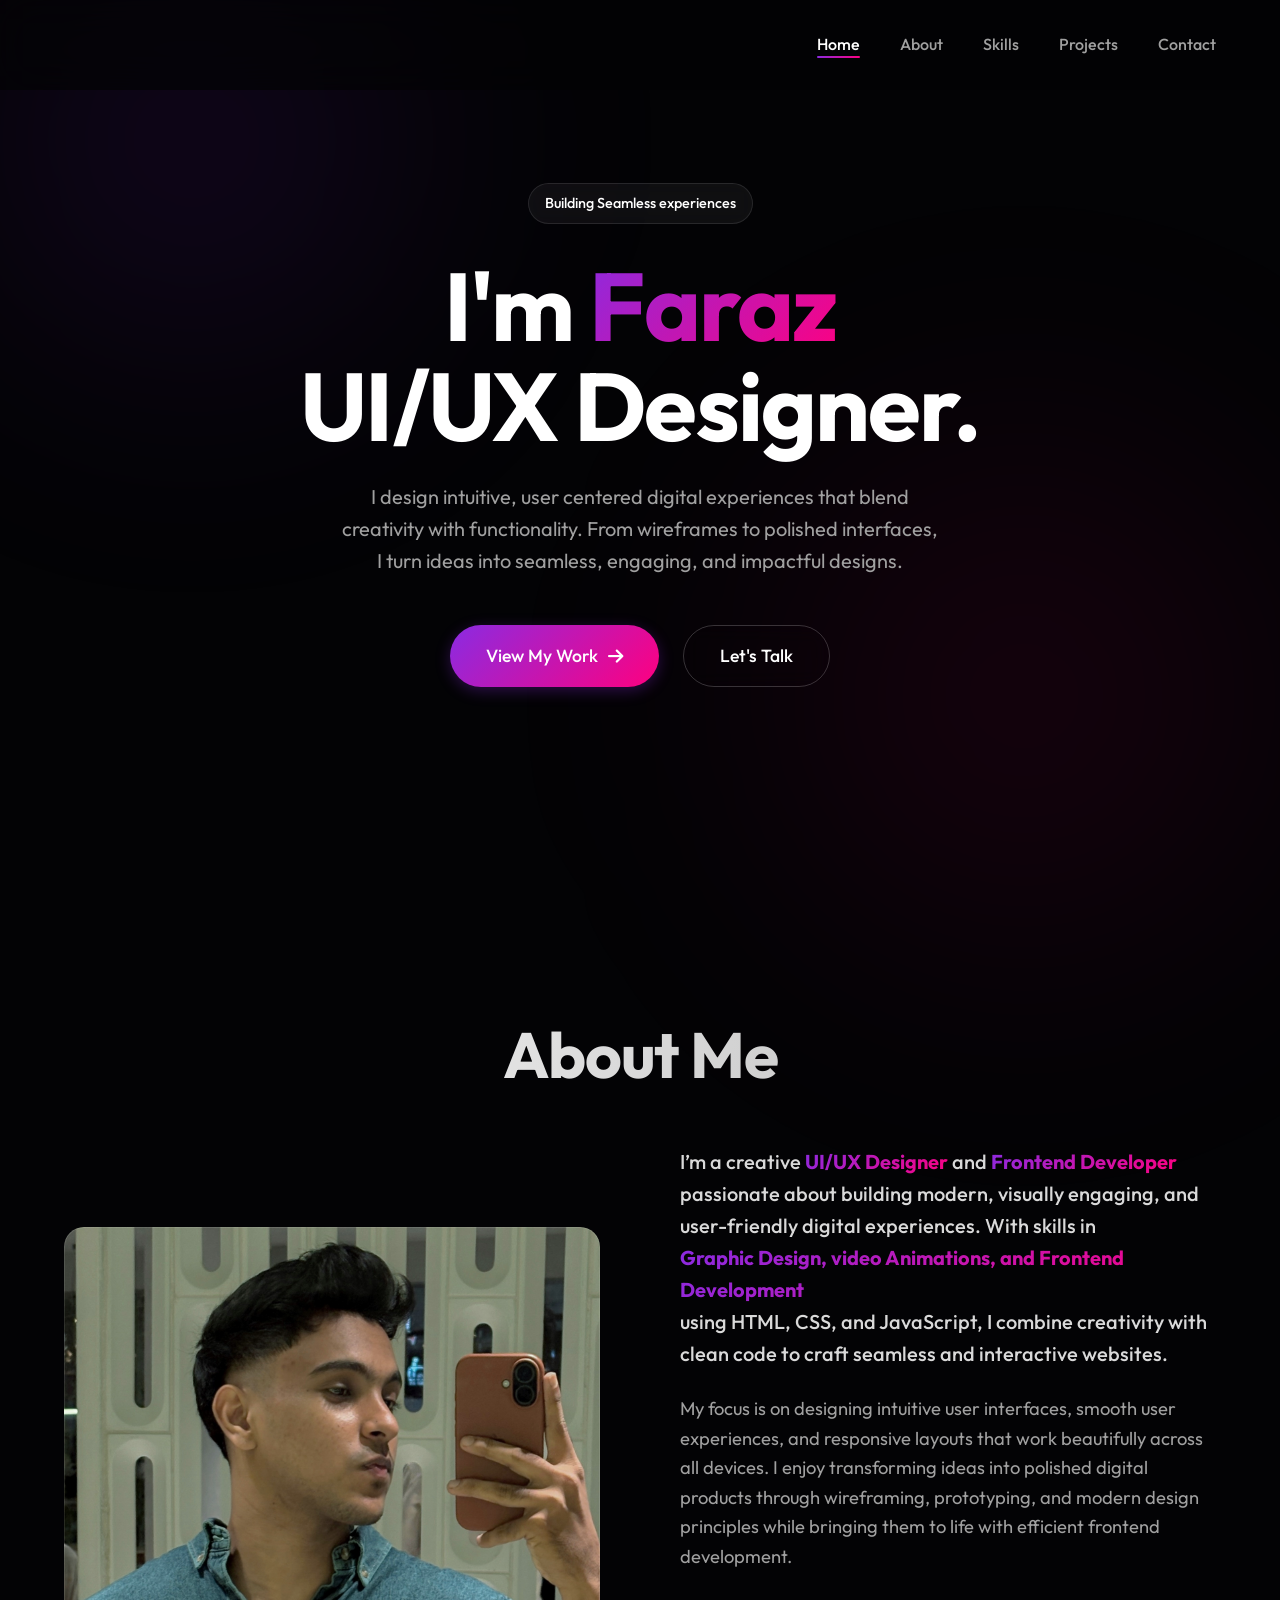
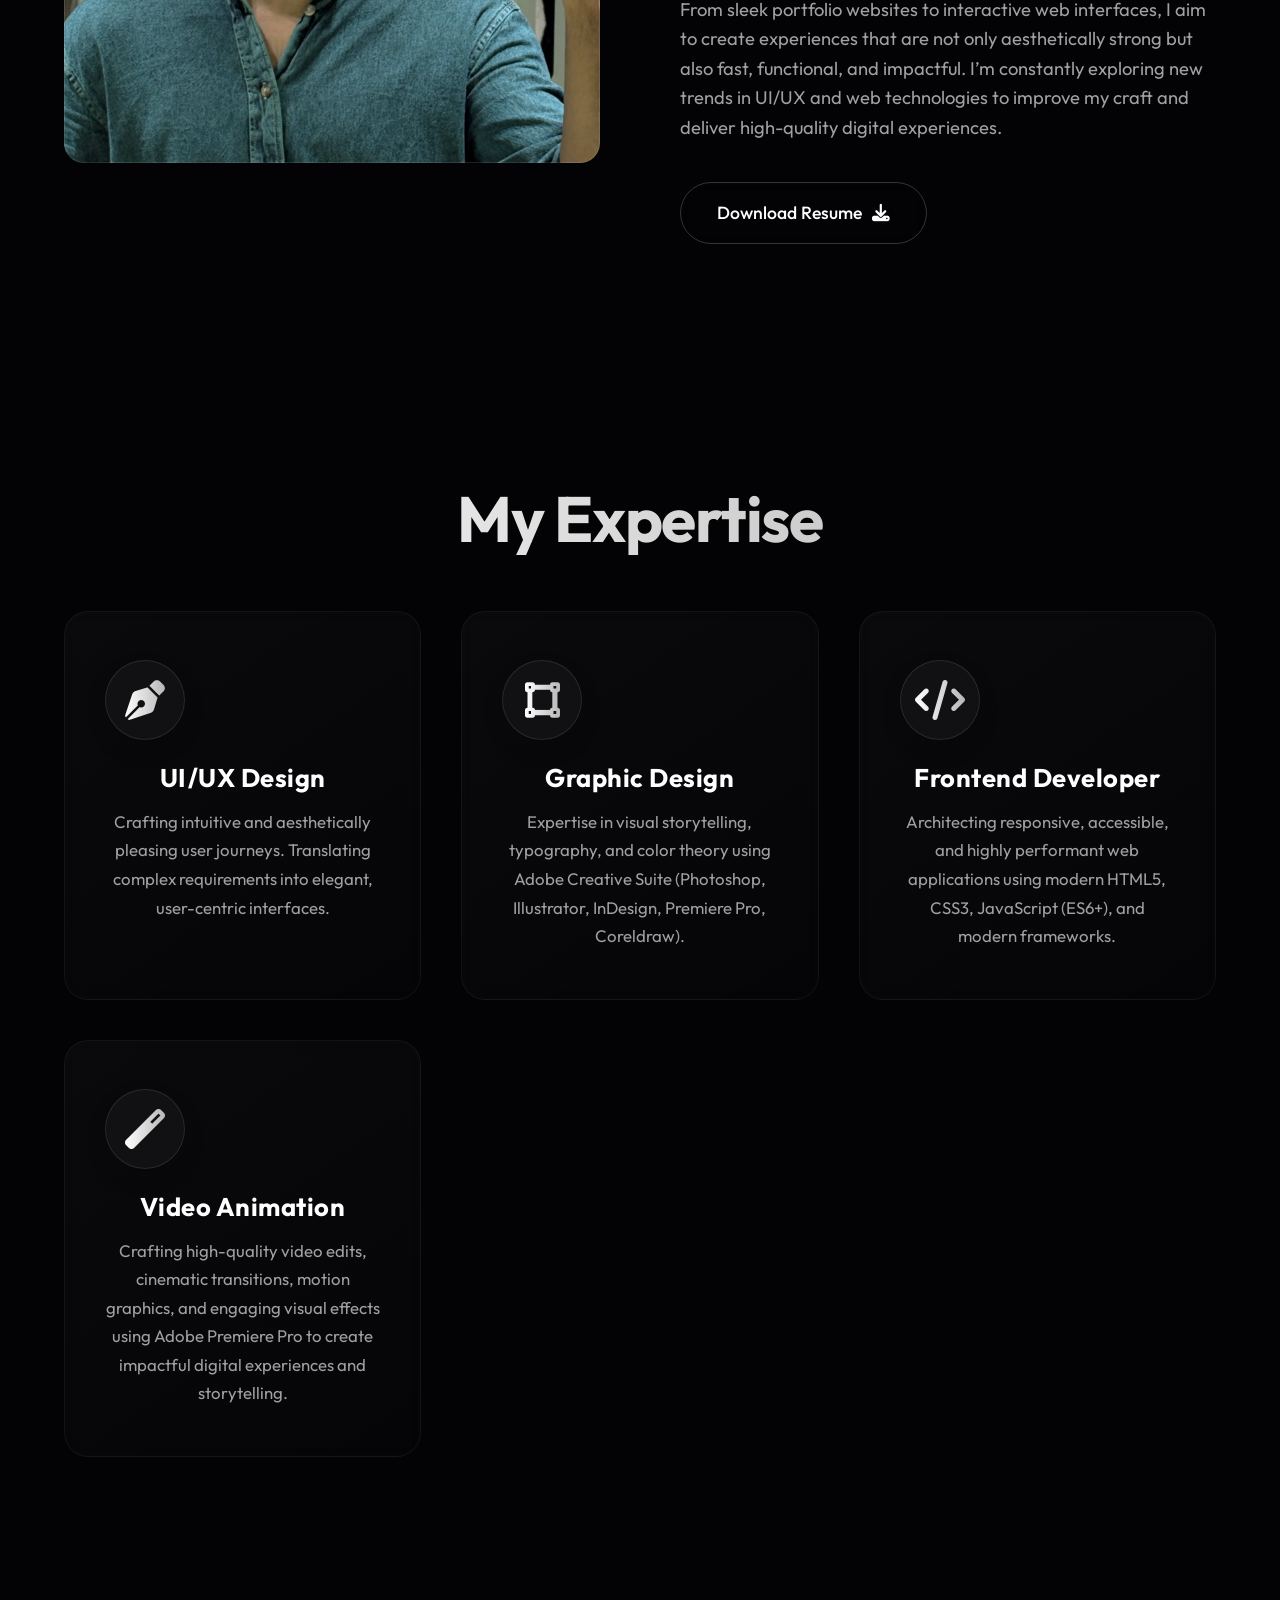
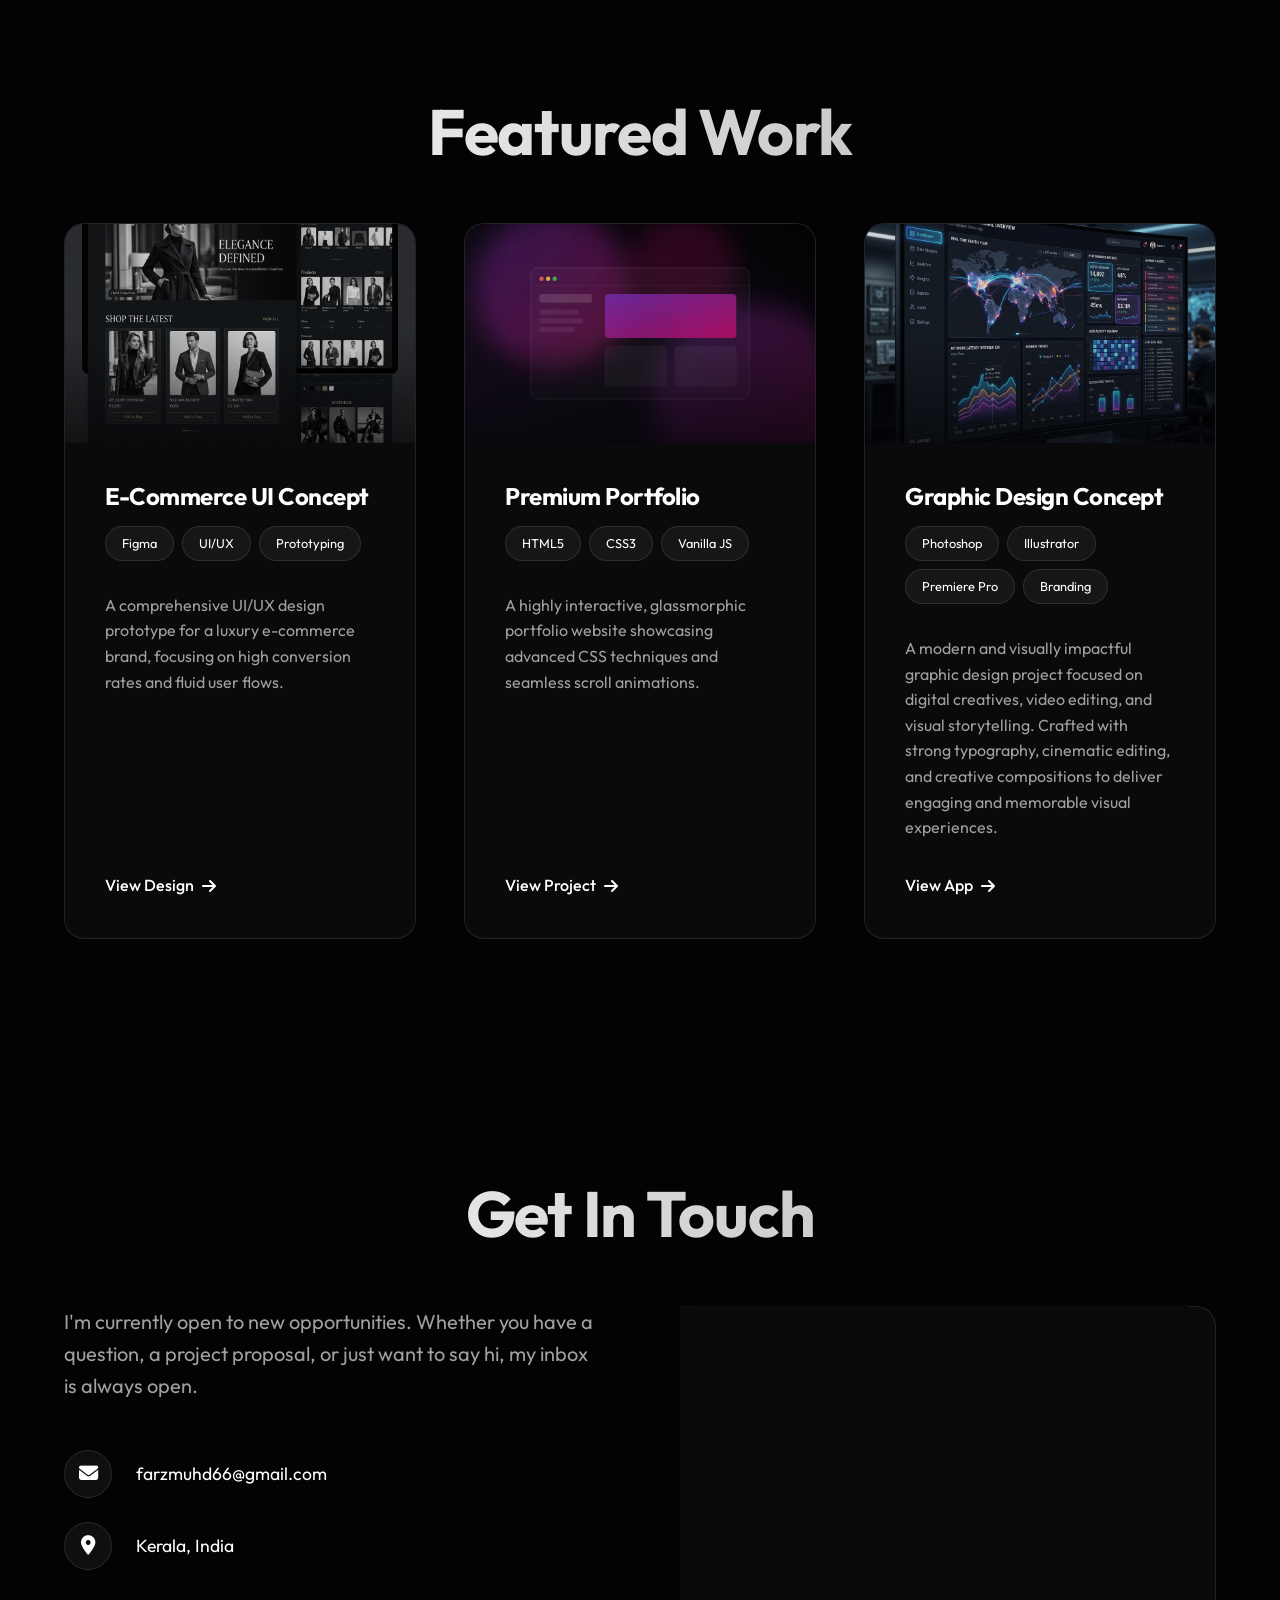
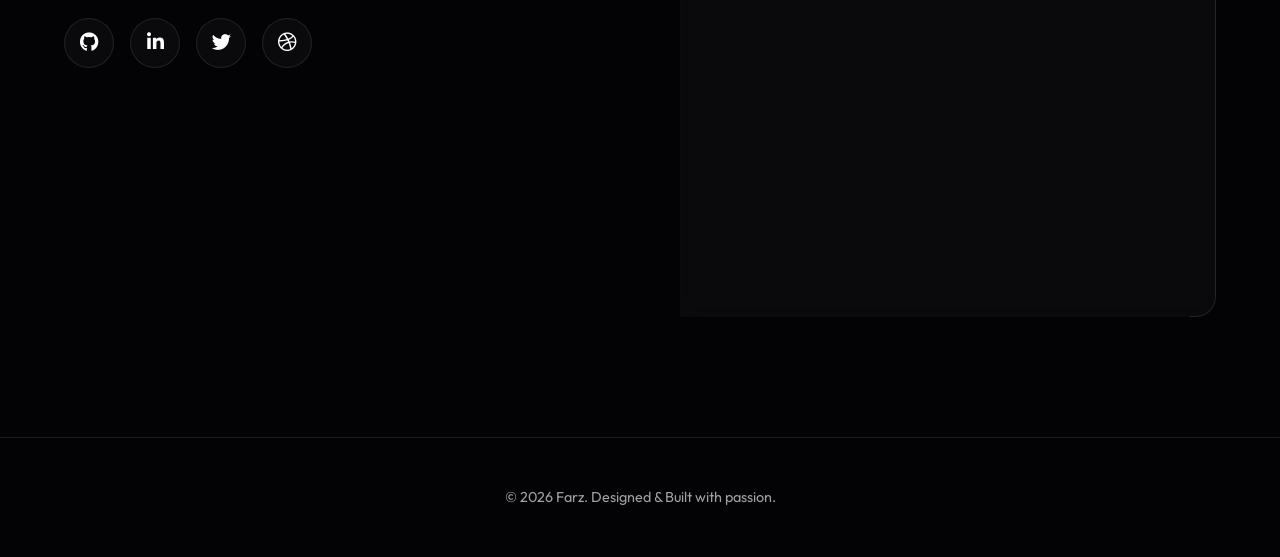
==== commit 3a2ded19: "project link" ====
--- a/index.html
+++ b/index.html
@@ -180,7 +180,7 @@
               </div>
               <p class="project-desc">A highly interactive, glassmorphic portfolio website showcasing advanced CSS
                 techniques and seamless scroll animations.</p>
-              <a href="#" class="project-link">View Project <i class="fas fa-arrow-right"></i></a>
+              <a href="https://www.behance.net/gallery/250398545/streaming-platform-portfolio?tracking_source=search_projects_published_date|ott+sreaming+platform&l=4" class="project-link">View Project <i class="fas fa-arrow-right"></i></a>
             </div>
           </div>
         </div>
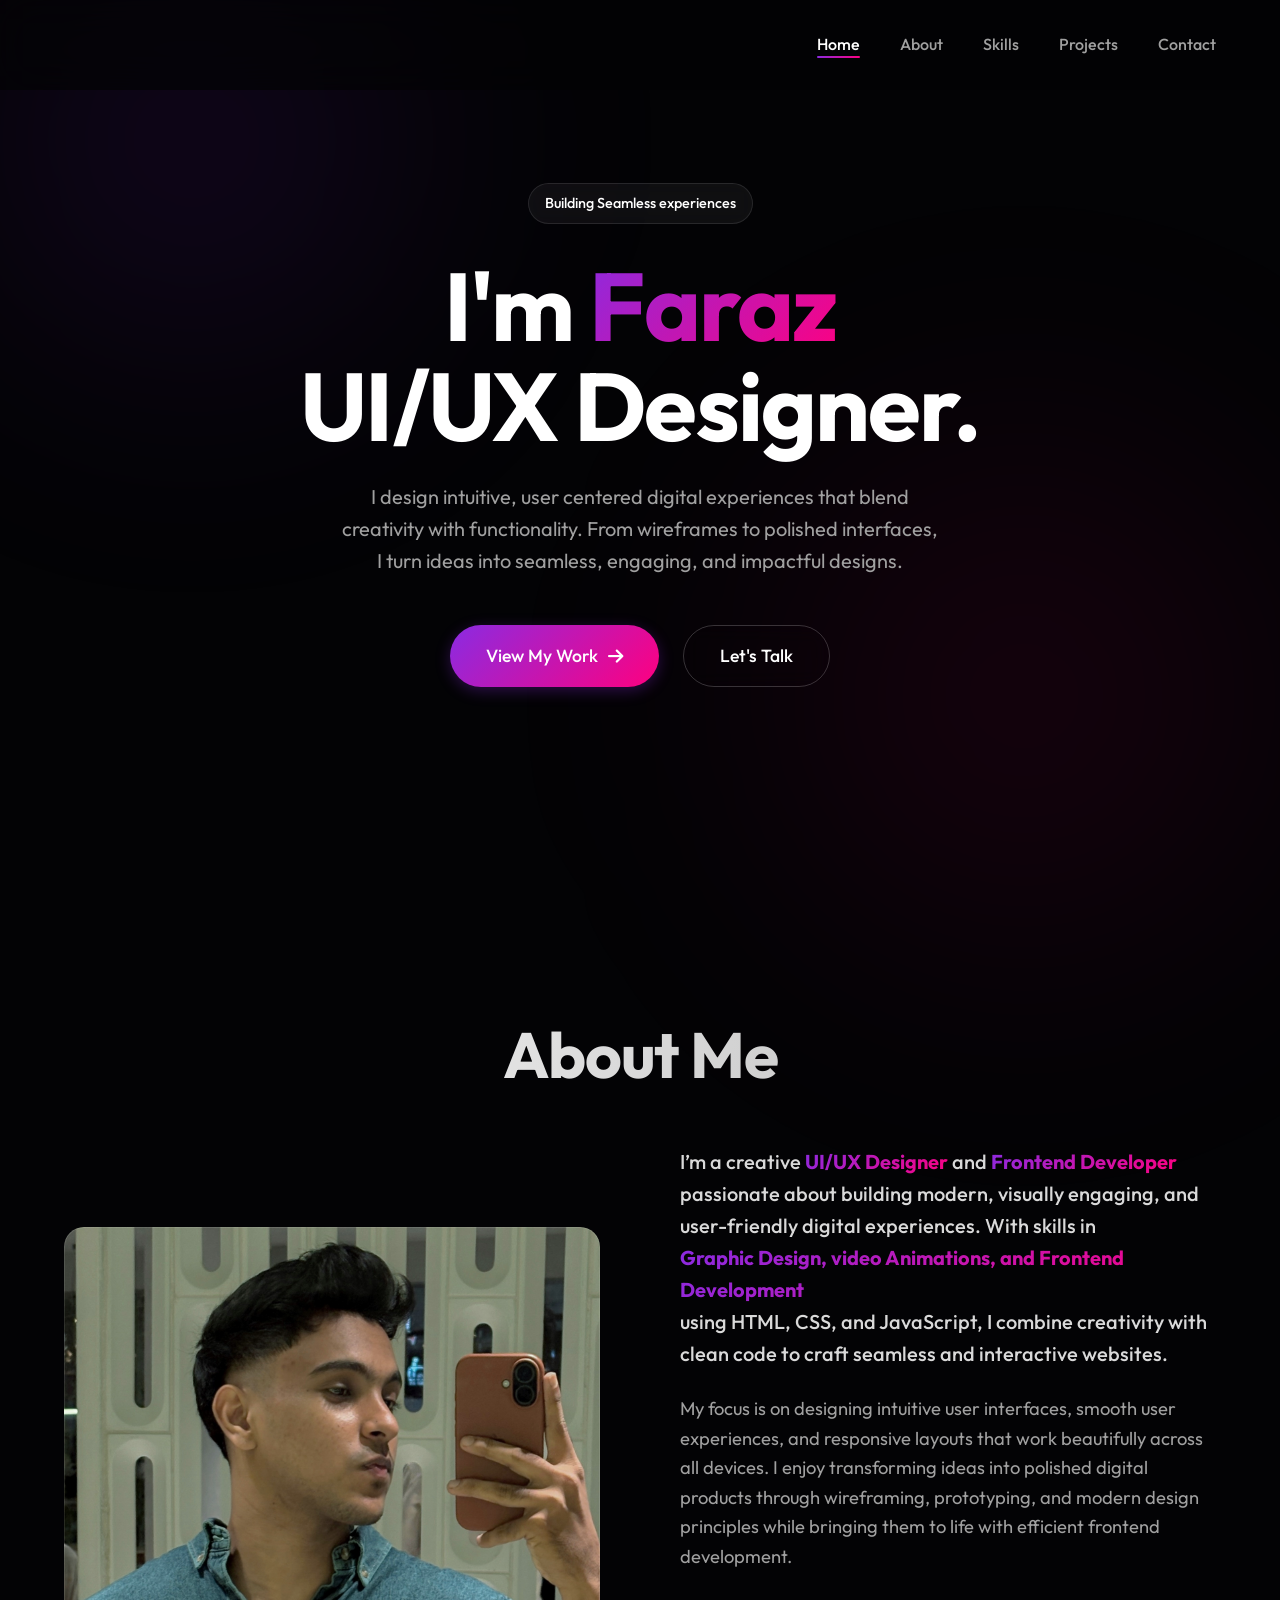
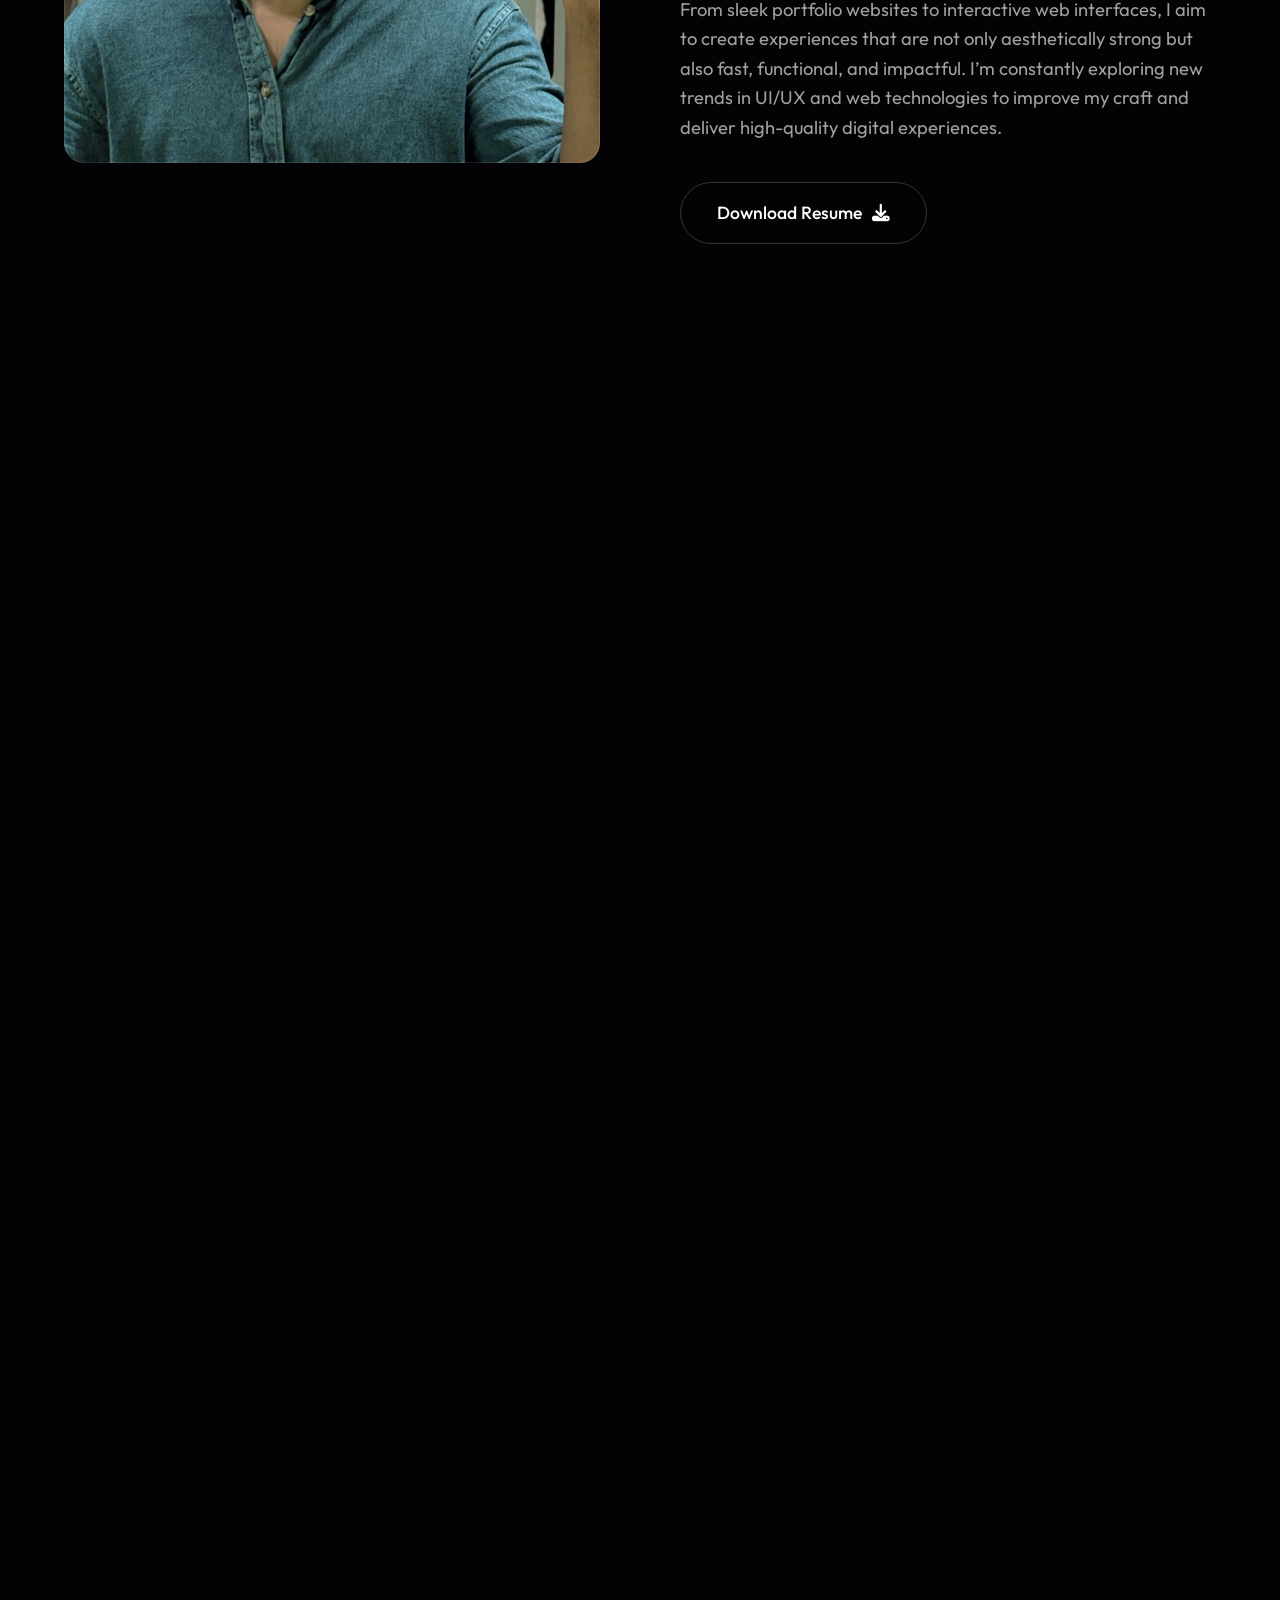
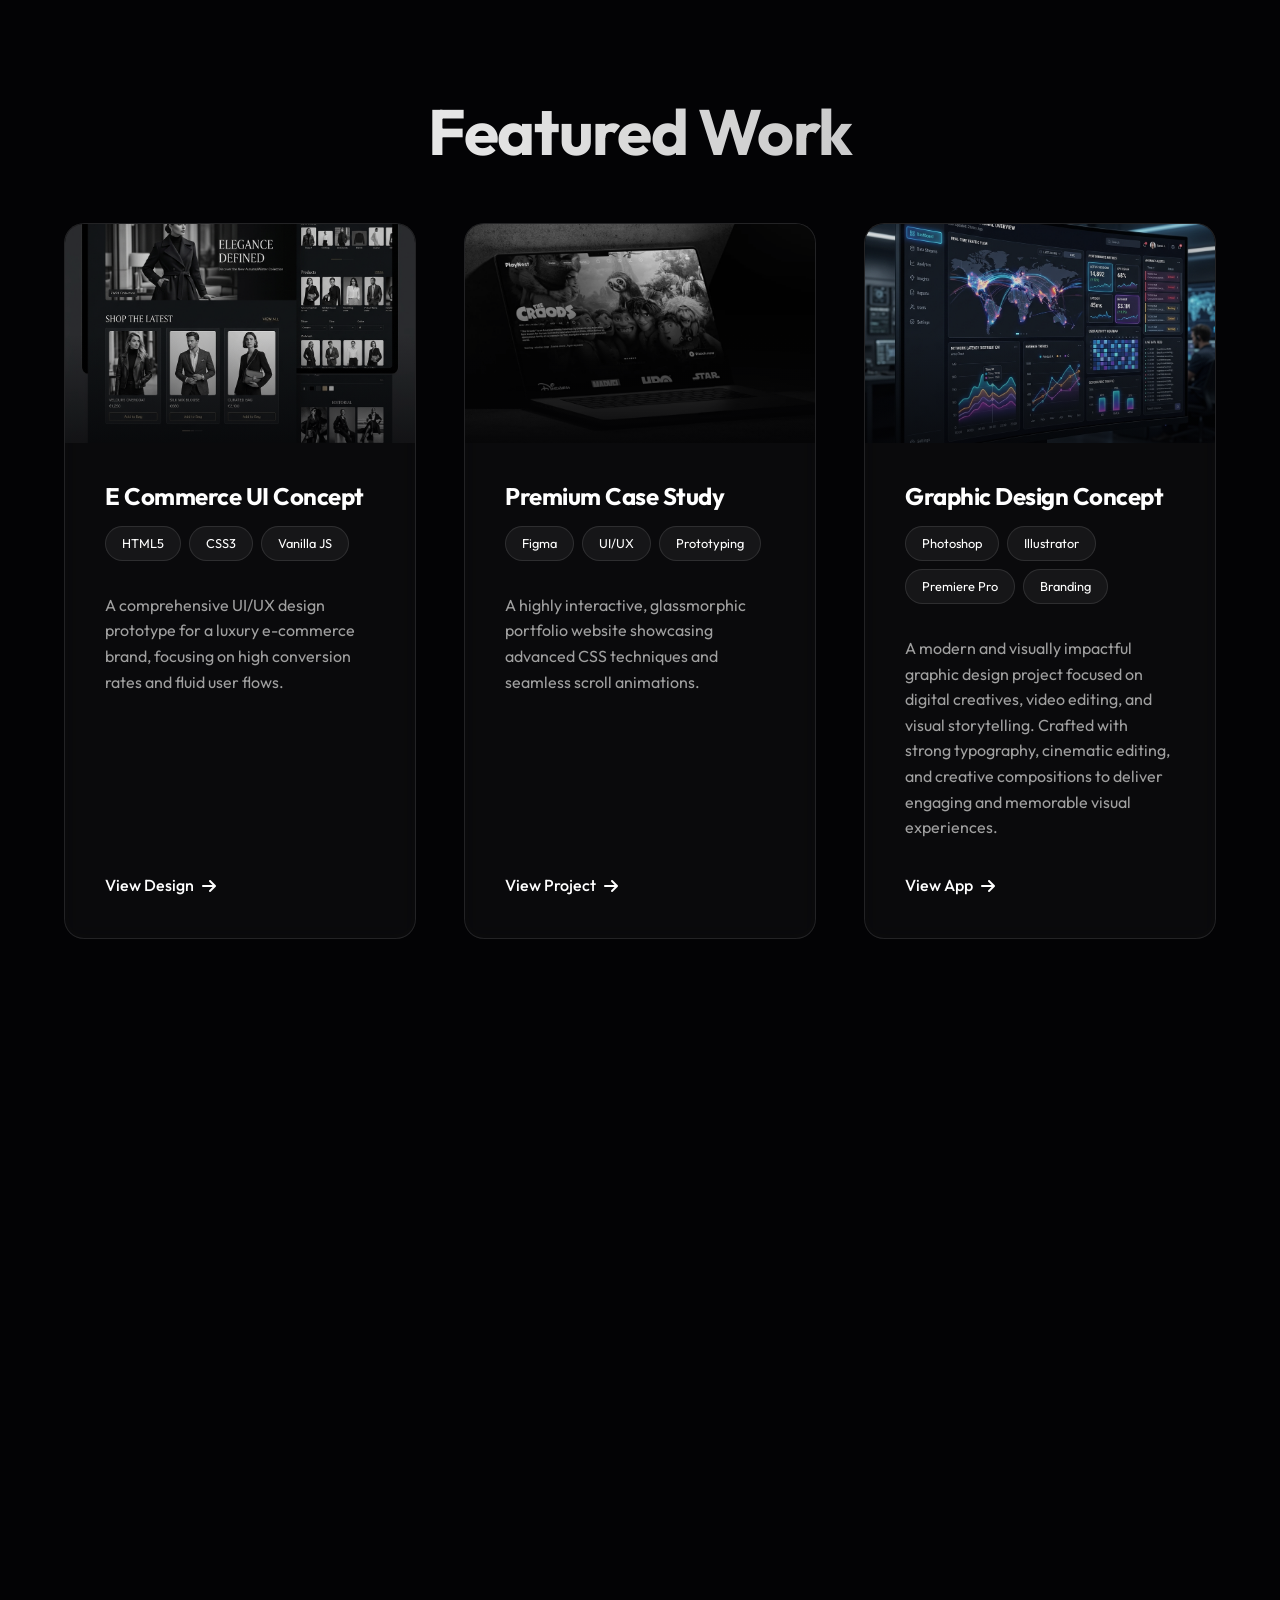
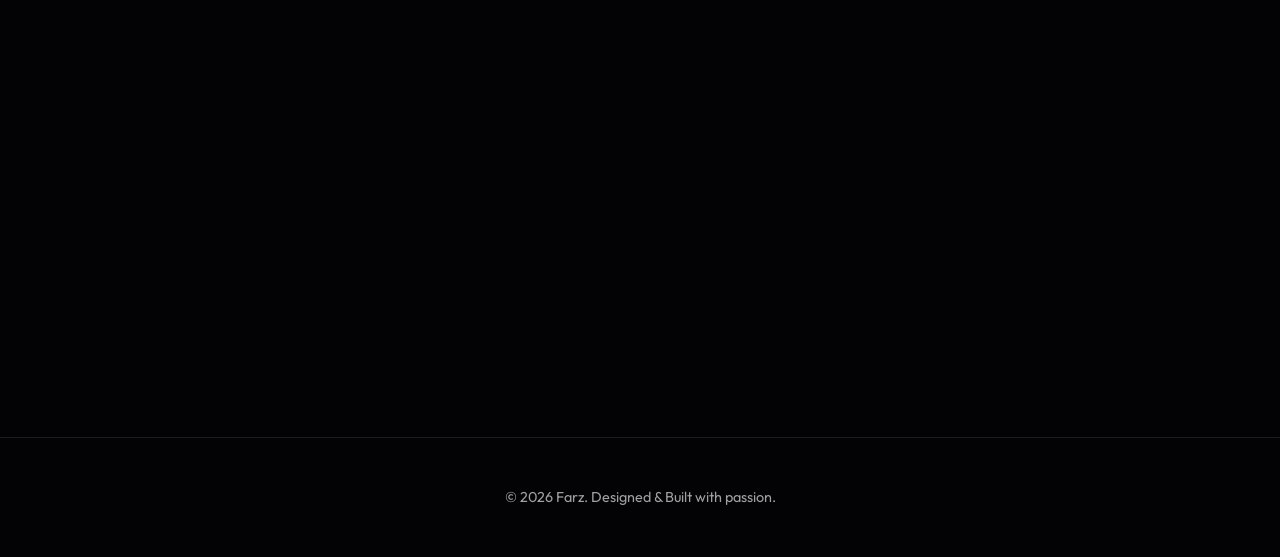
==== commit 77a8266f: "name changed" ====
--- a/index.html
+++ b/index.html
@@ -152,31 +152,31 @@
               <img src="project2.png" alt="Project 2" class="project-img">
             </div>
             <div class="project-content">
-              <h3 class="project-title">E-Commerce UI Concept</h3>
+              <h3 class="project-title">E Commerce UI Concept</h3>
+              <div class="project-tags">
+                <span>HTML5</span>
+                <span>CSS3</span>
+                <span>Vanilla JS</span>
+              </div>
+              <p class="project-desc">A comprehensive UI/UX design prototype for a luxury e-commerce brand, focusing on
+                high conversion rates and fluid user flows.</p>
+              <a href="https://farzmhd.github.io/e-commers/" class="project-link">View Design <i class="fas fa-arrow-right"></i></a>
+            </div>
+          </div>
+        </div>
+
+        <!-- Project 1 -->
+        <div class="project-card premium-card reveal delay-1">
+          <div class="card-content" style="padding: 0; display: flex; flex-direction: column; height: 100%;">
+            <div class="project-img-container">
+              <img src="project1.png" alt="Project 1" class="project-img">
+            </div>
+            <div class="project-content">
+              <h3 class="project-title">Premium Case Study</h3>
               <div class="project-tags">
                 <span>Figma</span>
                 <span>UI/UX</span>
                 <span>Prototyping</span>
-              </div>
-              <p class="project-desc">A comprehensive UI/UX design prototype for a luxury e-commerce brand, focusing on
-                high conversion rates and fluid user flows.</p>
-              <a href="https://farzmhd.github.io/e-commers/" class="project-link">View Design <i class="fas fa-arrow-right"></i></a>
-            </div>
-          </div>
-        </div>
-
-        <!-- Project 1 -->
-        <div class="project-card premium-card reveal delay-1">
-          <div class="card-content" style="padding: 0; display: flex; flex-direction: column; height: 100%;">
-            <div class="project-img-container">
-              <img src="portfolio.svg" alt="Project 1" class="project-img">
-            </div>
-            <div class="project-content">
-              <h3 class="project-title">Premium Portfolio</h3>
-              <div class="project-tags">
-                <span>HTML5</span>
-                <span>CSS3</span>
-                <span>Vanilla JS</span>
               </div>
               <p class="project-desc">A highly interactive, glassmorphic portfolio website showcasing advanced CSS
                 techniques and seamless scroll animations.</p>
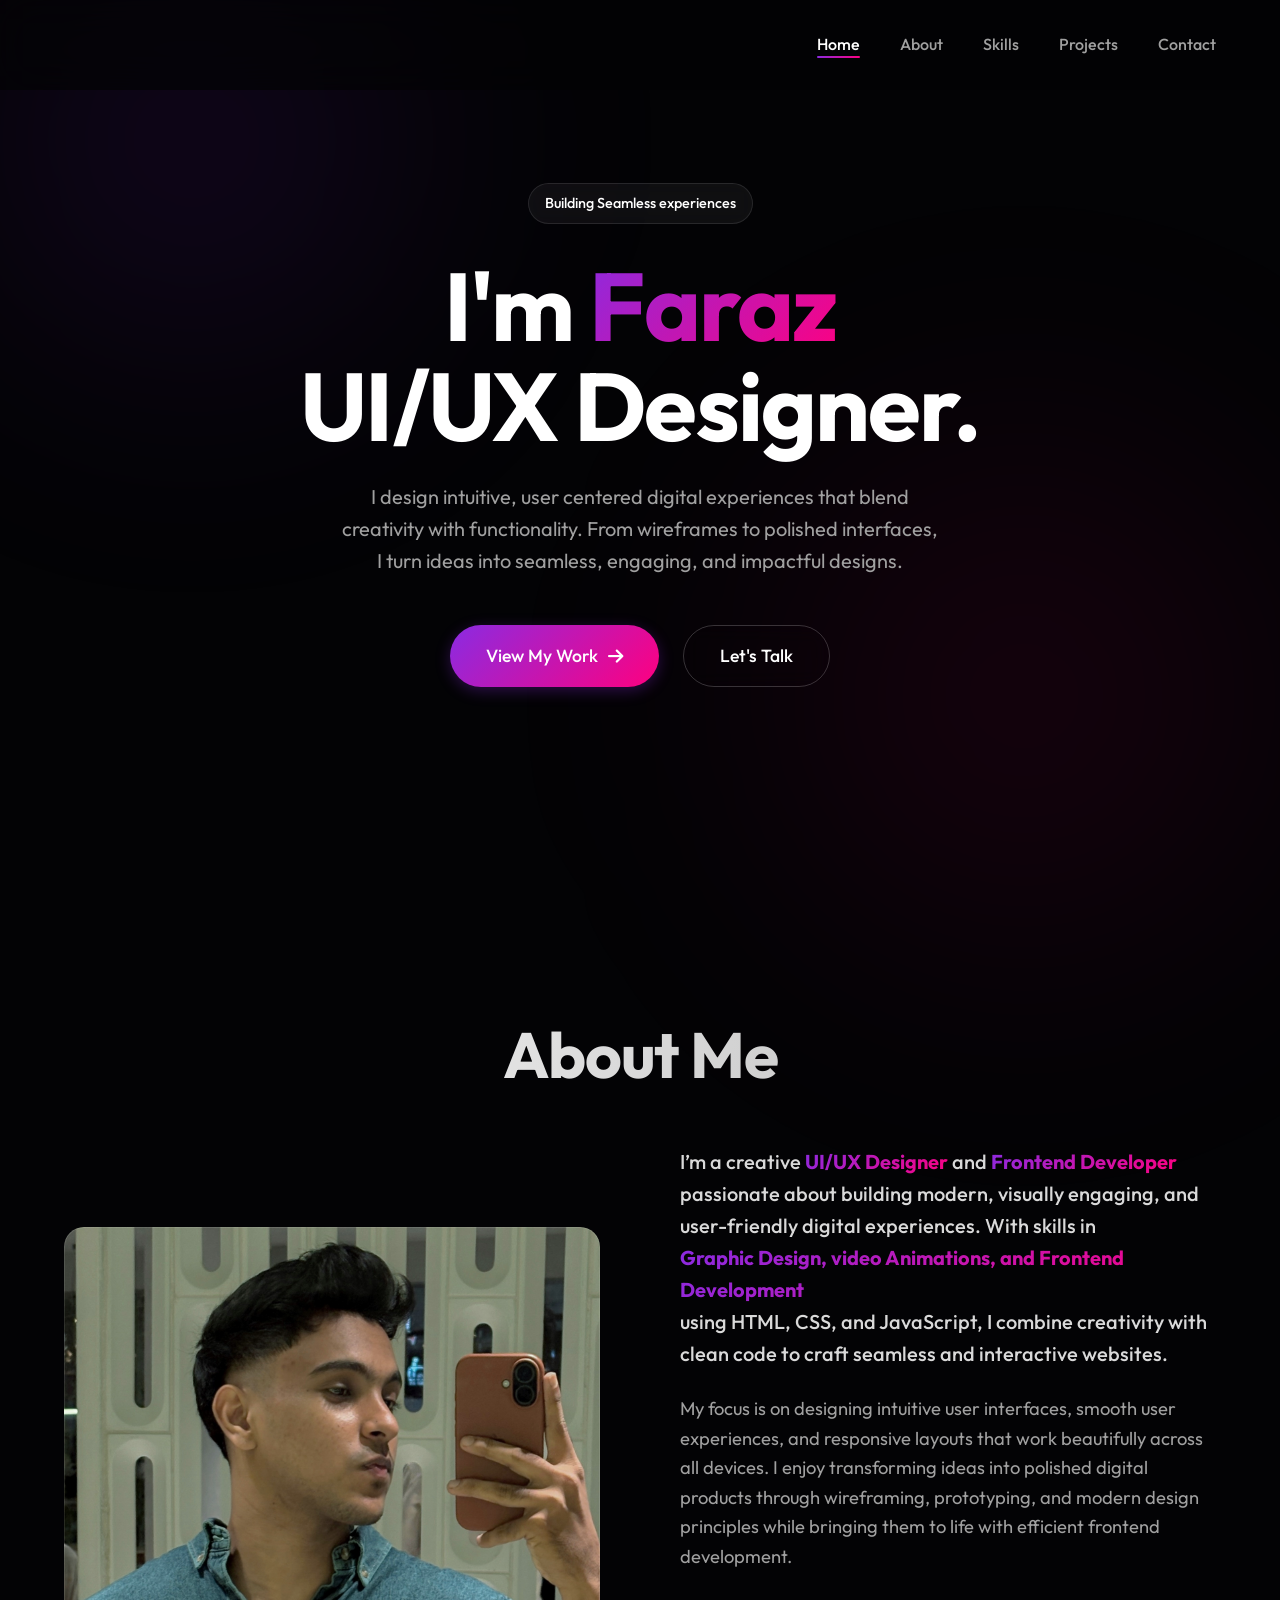
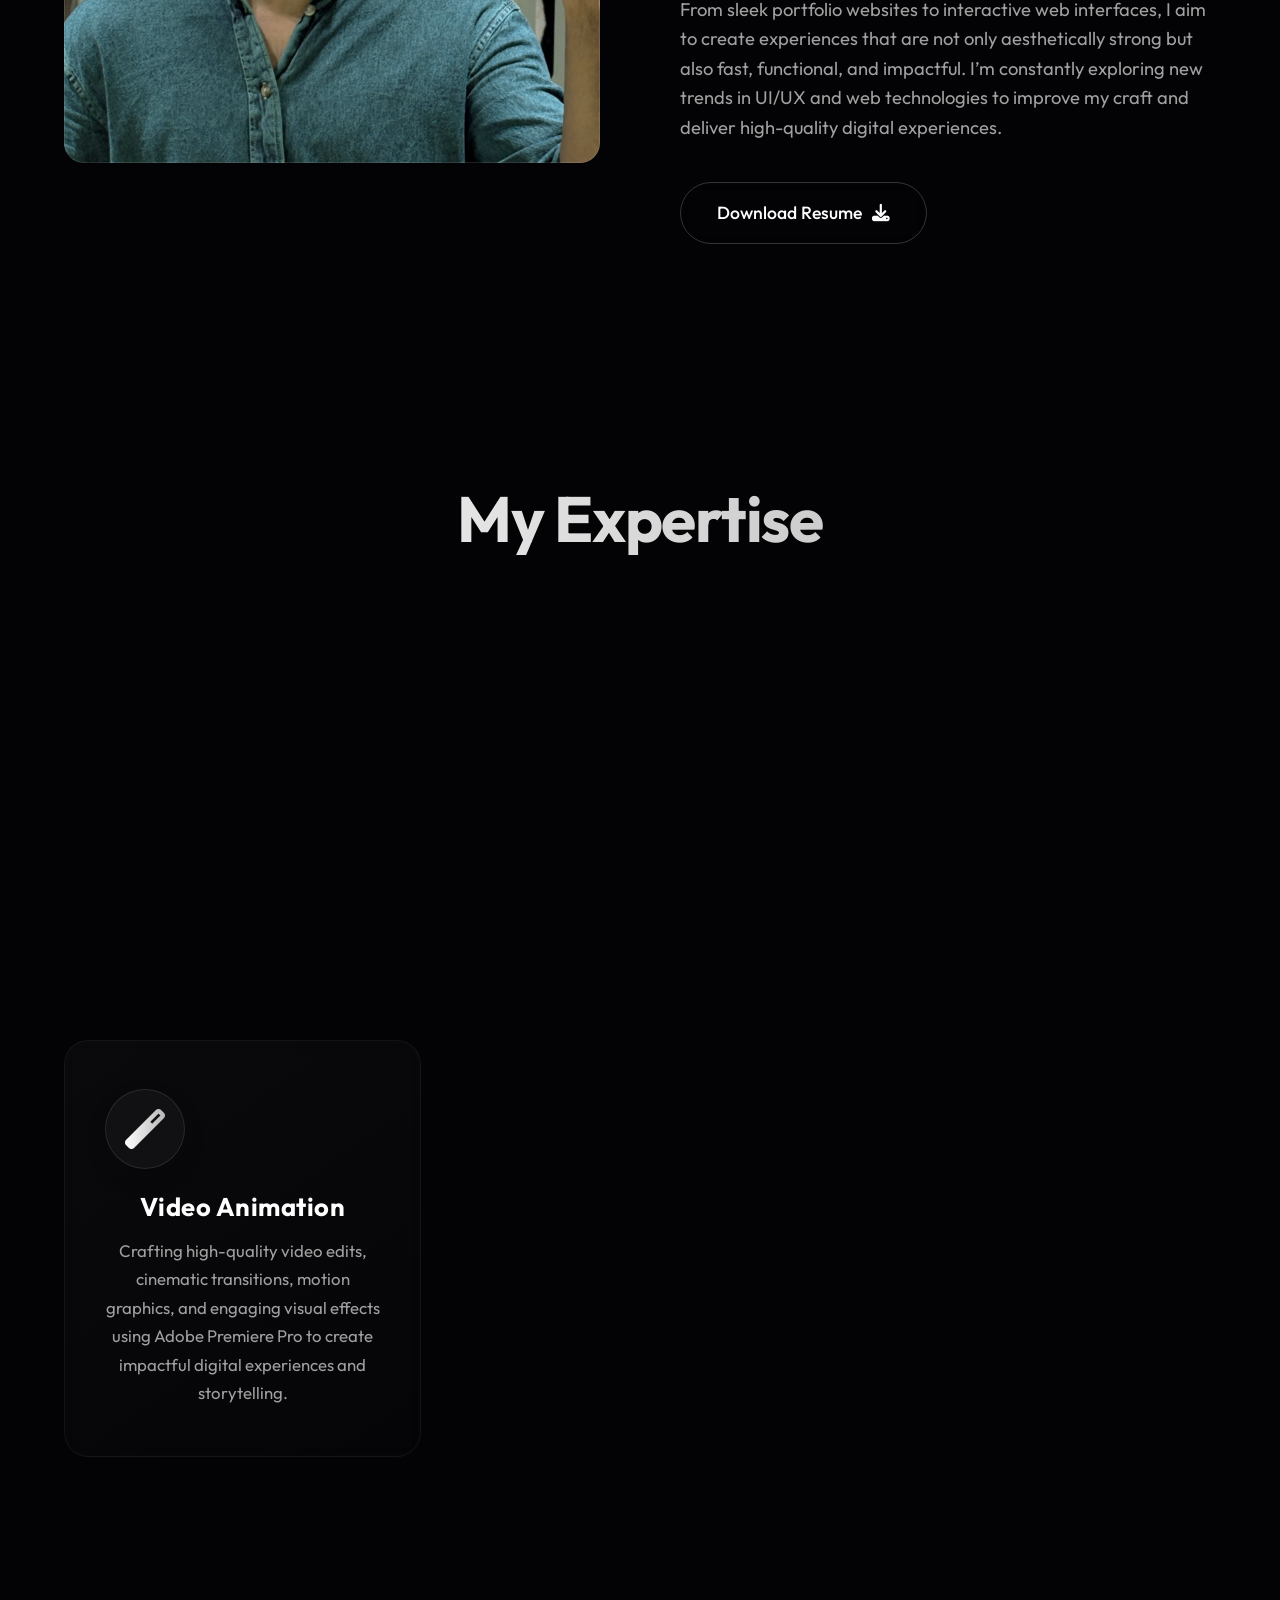
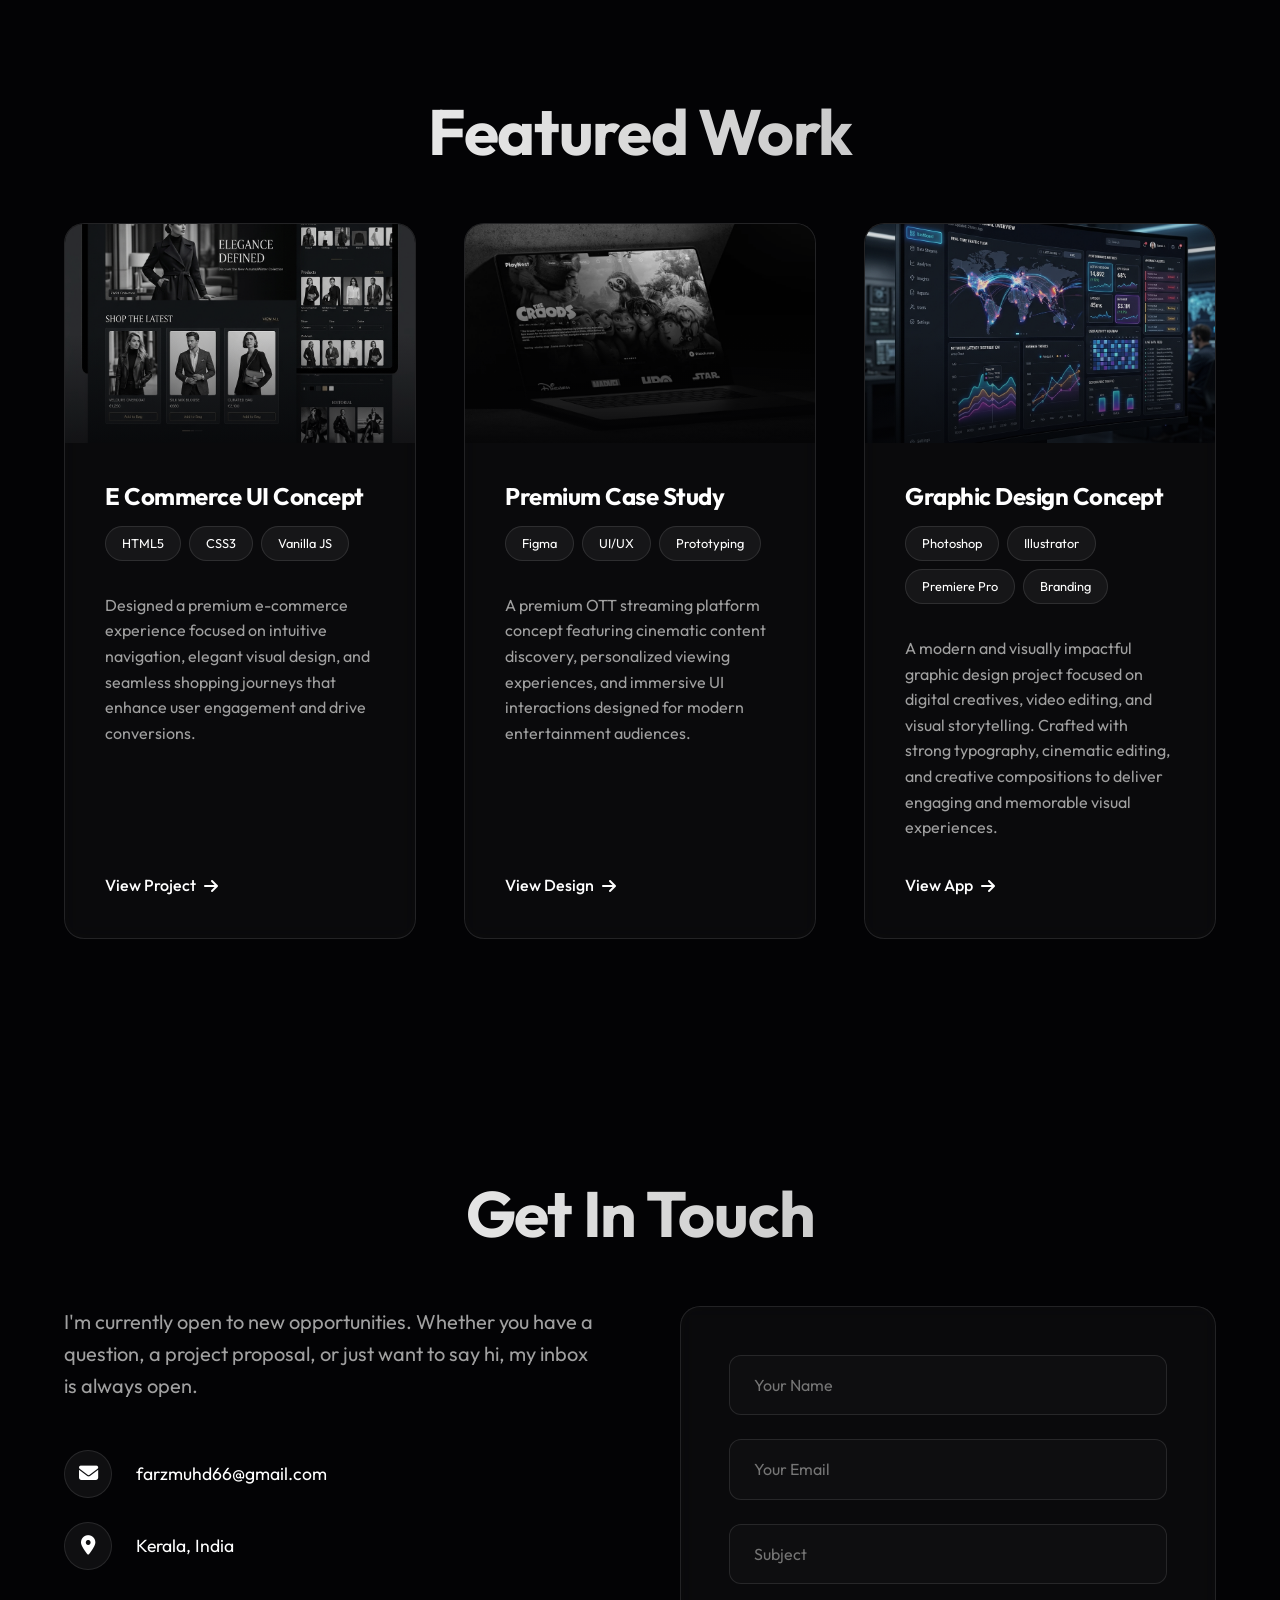
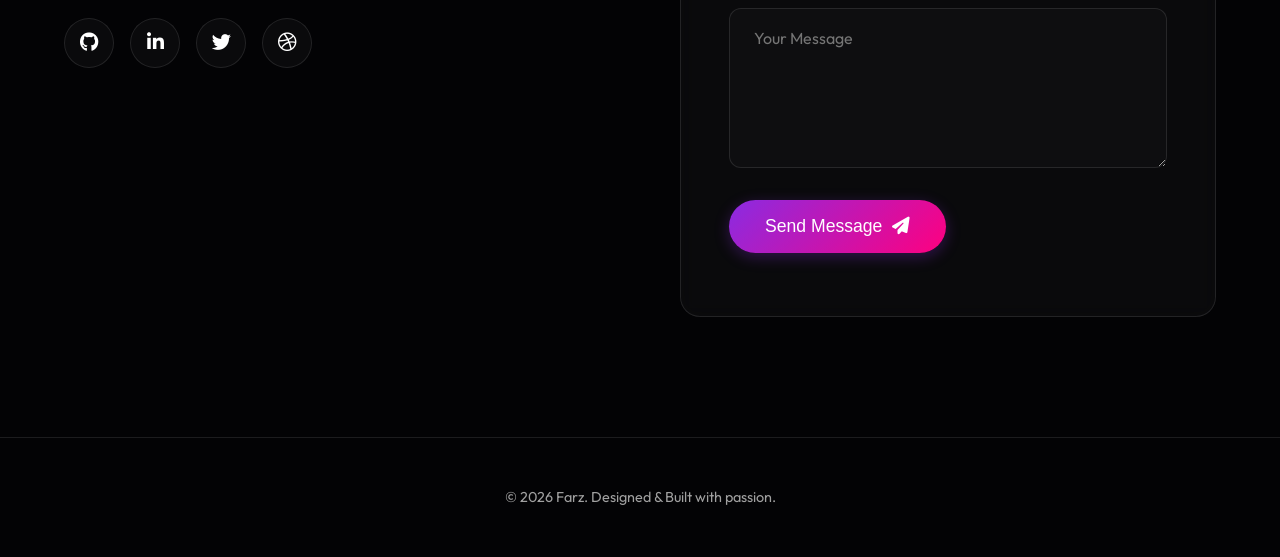
==== commit 086473ab: "description changed" ====
--- a/index.html
+++ b/index.html
@@ -158,9 +158,8 @@
                 <span>CSS3</span>
                 <span>Vanilla JS</span>
               </div>
-              <p class="project-desc">A comprehensive UI/UX design prototype for a luxury e-commerce brand, focusing on
-                high conversion rates and fluid user flows.</p>
-              <a href="https://farzmhd.github.io/e-commers/" class="project-link">View Design <i class="fas fa-arrow-right"></i></a>
+              <p class="project-desc">Designed a premium e-commerce experience focused on intuitive navigation, elegant visual design, and seamless shopping journeys that enhance user engagement and drive conversions.</p>
+              <a href="https://farzmhd.github.io/e-commers/" class="project-link">View Project<i class="fas fa-arrow-right"></i></a>
             </div>
           </div>
         </div>
@@ -178,9 +177,8 @@
                 <span>UI/UX</span>
                 <span>Prototyping</span>
               </div>
-              <p class="project-desc">A highly interactive, glassmorphic portfolio website showcasing advanced CSS
-                techniques and seamless scroll animations.</p>
-              <a href="https://www.behance.net/gallery/250398545/streaming-platform-portfolio?tracking_source=search_projects_published_date|ott+sreaming+platform&l=4" class="project-link">View Project <i class="fas fa-arrow-right"></i></a>
+              <p class="project-desc">A premium OTT streaming platform concept featuring cinematic content discovery, personalized viewing experiences, and immersive UI interactions designed for modern entertainment audiences.</p>
+              <a href="https://www.behance.net/gallery/250398545/streaming-platform-portfolio?tracking_source=search_projects_published_date|ott+sreaming+platform&l=4" class="project-link">View Design<i class="fas fa-arrow-right"></i></a>
             </div>
           </div>
         </div>
